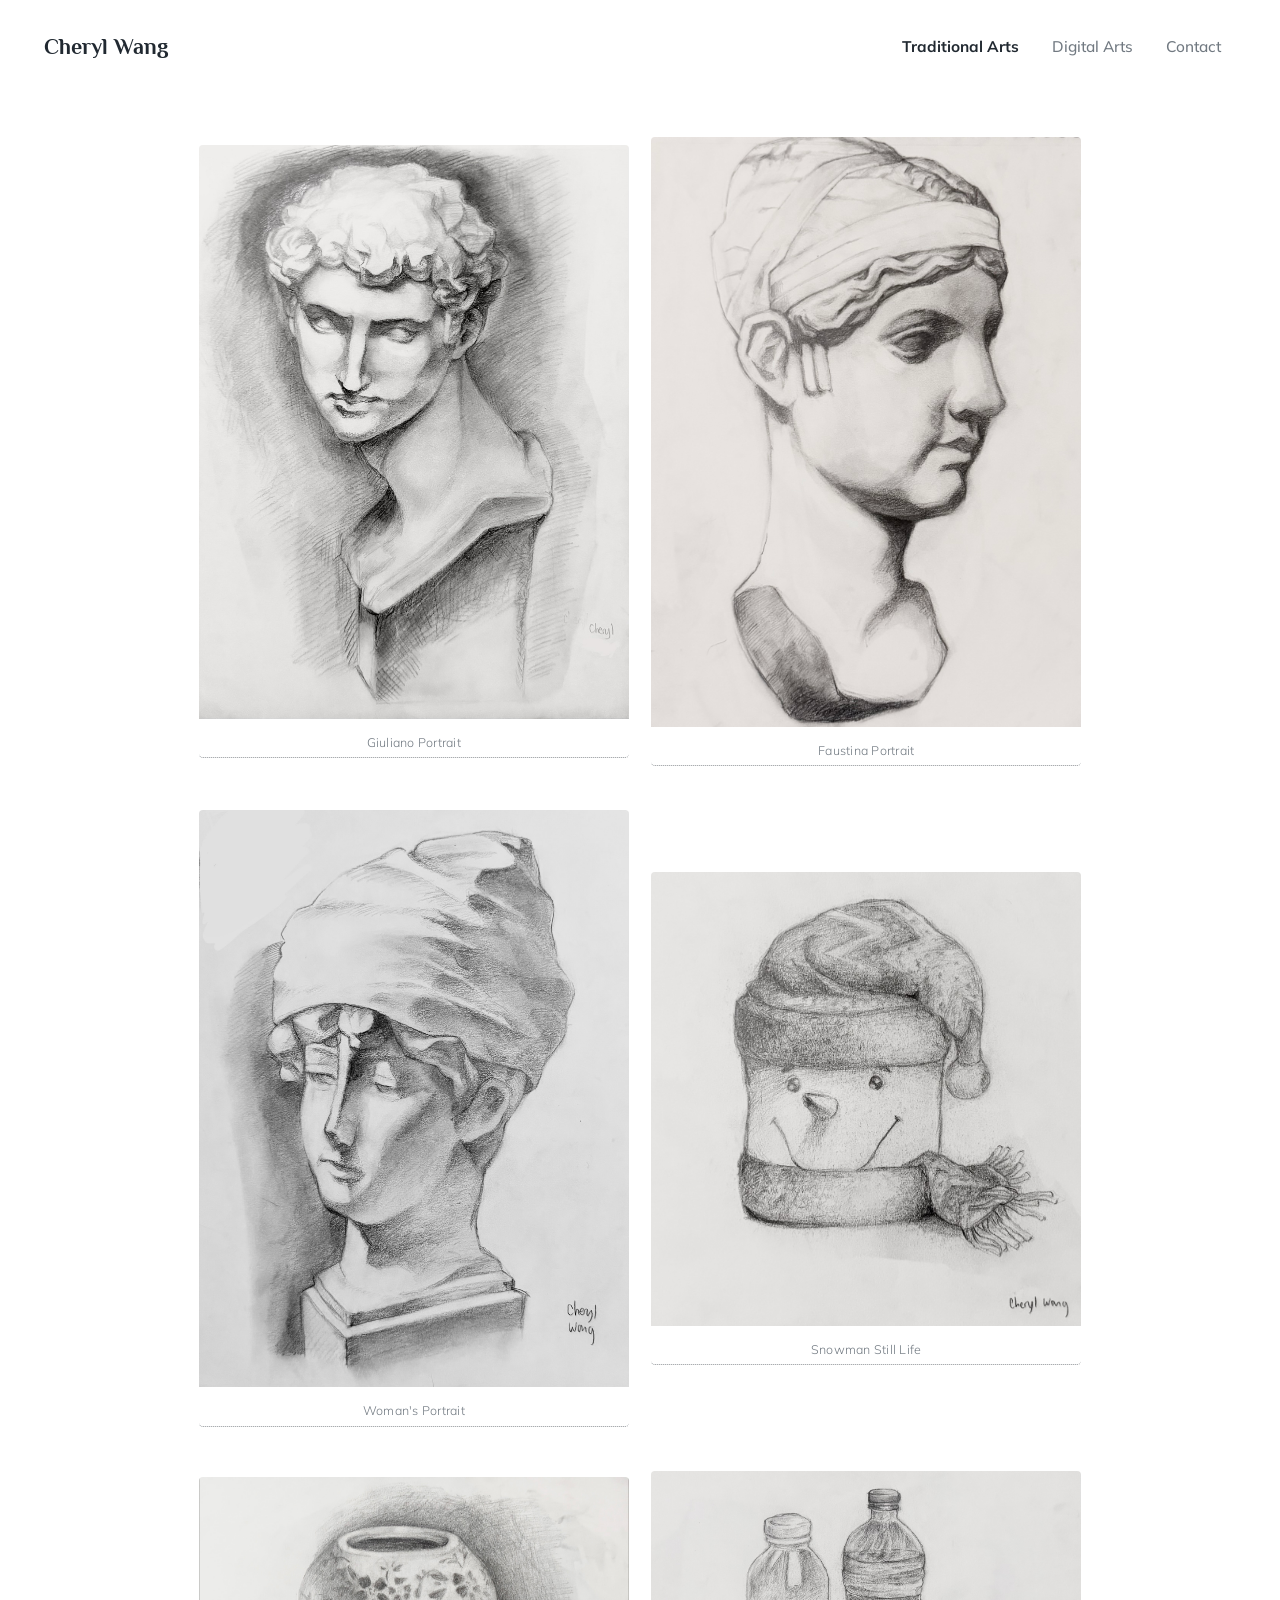
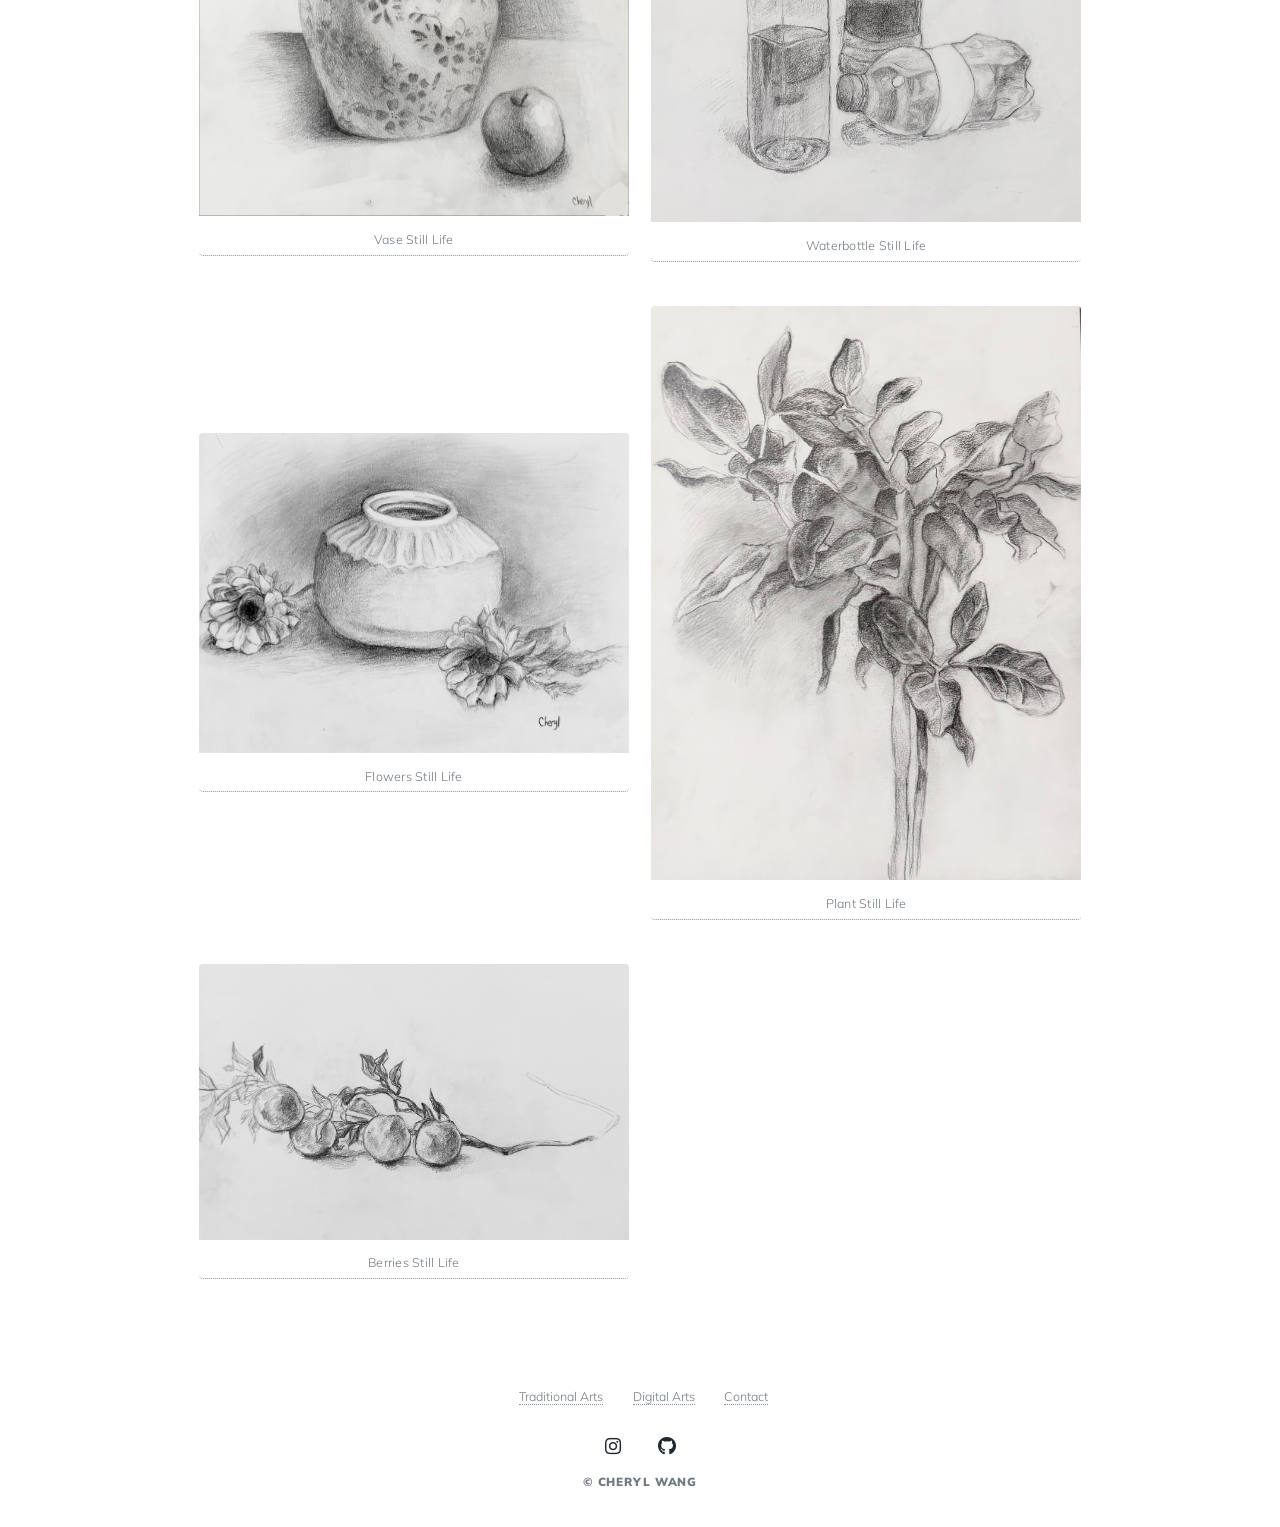
==== index.html @ cdce2f02 "Update site" ====
<!DOCTYPE HTML>
<!--
	Massively by HTML5 UP
	html5up.net | @ajlkn
	Free for personal and commercial use under the CCA 3.0 license (html5up.net/license)
-->
<html>
	<head>
		<title>Massively by HTML5 UP</title>
		<meta charset="utf-8" />
		<meta name="viewport" content="width=device-width, initial-scale=1, user-scalable=no" />
		<link rel="icon" href="favicon-mulish.ico" sizes="any" />
		<link rel="icon" type="image/png" href="favicon-mulish-32.png" sizes="32x32" />
		<link rel="apple-touch-icon" href="apple-touch-icon-mulish.png" />
		<link rel="stylesheet" href="assets/css/main.css?v=7" />
		<noscript><link rel="stylesheet" href="assets/css/noscript.css" /></noscript>
	</head>
	<body class="is-preload">

		<!-- Wrapper -->
			<div id="wrapper">

				<!-- Header -->
					<header id="header" class="simple-header">
						<a href="index.html" class="logo">Cheryl Wang</a>
						<span class="page-title">Traditional Arts</span>
						<nav id="nav">
							<ul class="links">
								<li class="active"><a href="index.html">Traditional Arts</a></li>
								<li><a href="digital-arts.html">Digital Arts</a></li>
								<li><a href="contact.html">Contact</a></li>
							</ul>
						</nav>
					</header>

				<!-- Main -->
					<div id="main">

						<!-- Gallery -->
							<div class="gallery-grid gallery-grid-paired">
								<a href="#" class="gallery-item" data-title="Giuliano Portrait" data-date="2026 | 11x14" data-desc="As one of my favorite portraits, this portrait taught me better shading and proportions techniques. I am especially proud of how the hair turned out.">
									<img src="images/traditional-arts/giuliano-portrait.jpg" alt="Giuliano Portrait" />
								
					<span class="gallery-caption">Giuliano Portrait</span>
				</a>
								<a href="#" class="gallery-item" data-title="Faustina Portrait" data-date="2026 | 11x14" data-desc="I view this illustration as one of my best works because it encompasses all the aspects that I learned of blocking anatomy, shading details, and values.">
									<img src="images/traditional-arts/faustina-portrait.jpg" alt="Faustina Portrait" />
								
					<span class="gallery-caption">Faustina Portrait</span>
				</a>
								<a href="#" class="gallery-item" data-title="Woman's Portrait" data-date="2026 | 11x14" data-desc="This specific portrait challenged me the most with the hat's folds. To make it look realistic, I learned to shade values that have enough contrast while not being too harsh compared to the focal point.">
									<img src="images/traditional-arts/woman-stilllife.jpg" alt="Woman's Portrait" />
								
					<span class="gallery-caption">Woman's Portrait</span>
				</a>
								<a href="#" class="gallery-item" data-title="Snowman Still Life" data-date="2024 | 11x14" data-desc="This illustration is one of my favorites as it taught me how to make objects look more realistic by texturing.">
									<img src="images/traditional-arts/snowman-stilllife.jpg" alt="Snowman Still Life" />
								
					<span class="gallery-caption">Snowman Still Life</span>
				</a>
								<a href="#" class="gallery-item" data-title="Vase Still Life" data-date="2025 | 11x14" data-desc="I am proud of this still life as it was one of the first studies where i started seeing major improvement. This study allowed me to understand how to make objects look 3D, and the vase compared to the apple really shows the core shading techniques used for round objects.">
									<img src="images/traditional-arts/vase-stilllife.jpg" alt="Vase Still Life" />
								
					<span class="gallery-caption">Vase Still Life</span>
				</a>
								<a href="#" class="gallery-item" data-title="Waterbottle Still Life" data-date="2024 | 11x14" data-desc="What I like about this illustration is that it challenged me in drawing a transparent 3D object. Even as a early illustration, it really allowed me to understand better shading and proportions.">
									<img src="images/traditional-arts/waterbottle-stilllife.jpg" alt="Waterbottle Still Life" />
								
					<span class="gallery-caption">Waterbottle Still Life</span>
				</a>
								<a href="#" class="gallery-item" data-title="Flowers Still Life" data-date="2025 | 11x14" data-desc="This still life taught me the combined skills of shading organic plants and a textured object.">
									<img src="images/traditional-arts/flowers-stilllife.jpg" alt="Flowers Still Life" />
								
					<span class="gallery-caption">Flowers Still Life</span>
				</a>
								<a href="#" class="gallery-item" data-title="Plant Still Life" data-date="2025 | 11x14" data-desc="Studying shading of a plant proved more difficult than I thought. This still life taught me more about plant detailing and shading which was something I wanted to improve on.">
									<img src="images/traditional-arts/plant-stilllife.jpg" alt="Plant Still Life" />
								
					<span class="gallery-caption">Plant Still Life</span>
				</a>
								<a href="#" class="gallery-item" data-title="Berries Still Life" data-date="2025 | 11x14" data-desc="One of my favorite studies based on a branch of fruit berries. I used a bit of stylization while focusing on details.">
									<img src="images/traditional-arts/berries-stilllife.jpg" alt="Berries Still Life" />
								
					<span class="gallery-caption">Berries Still Life</span>
				</a>
							</div>

					</div>

				<!-- Gallery lightbox -->
					<div id="gallery-lightbox" class="gallery-lightbox">
						<span class="gallery-lightbox-arrow gallery-lightbox-prev">&#8249;</span>
						<div class="gallery-lightbox-inner">
							<img class="gallery-lightbox-image" src="" alt="" />
						</div>
						<span class="gallery-lightbox-arrow gallery-lightbox-next">&#8250;</span>
						<div class="gallery-lightbox-info">
							<h2 class="gallery-lightbox-title"></h2>
							<span class="gallery-lightbox-date"></span>
							<p class="gallery-lightbox-desc"></p>
						</div>
						<a href="#" class="gallery-lightbox-close">&larr; Back to gallery</a>
					</div>

				<!-- Copyright -->
					<!-- Site Footer -->
					<footer id="site-footer">
						<nav>
							<ul class="links">
								<li><a href="index.html">Traditional Arts</a></li>
								<li><a href="digital-arts.html">Digital Arts</a></li>
								<li><a href="contact.html">Contact</a></li>
							</ul>
						</nav>
						<ul class="icons">
							<li><a href="#" class="icon brands fa-instagram"><span class="label">Instagram</span></a></li>
							<li><a href="#" class="icon brands fa-github"><span class="label">GitHub</span></a></li>
						</ul>
					</footer>

					<!-- Copyright -->
					<div id="copyright">
						<ul><li>&copy; Cheryl Wang</li></ul>
					</div>

			</div>

		<!-- Scripts -->
			<script src="assets/js/jquery.min.js"></script>
			<script src="assets/js/jquery.scrollex.min.js"></script>
			<script src="assets/js/jquery.scrolly.min.js"></script>
			<script src="assets/js/browser.min.js"></script>
			<script src="assets/js/breakpoints.min.js"></script>
			<script src="assets/js/util.js"></script>
			<script src="assets/js/main.js"></script>
			<script src="assets/js/gallery.js"></script>

	</body>
</html>
---- assets/css/main.css ----
@import url(fontawesome-all.min.css);
@import url("https://fonts.googleapis.com/css2?family=Philosopher:ital,wght@0,400;0,700;1,400;1,700&family=Mulish:ital,wght@0,300;0,400;0,700;1,300;1,700&display=swap");

/*
	Massively by HTML5 UP
	html5up.net | @ajlkn
	Free for personal and commercial use under the CCA 3.0 license (html5up.net/license)
*/

html, body, div, span, applet, object,
iframe, h1, h2, h3, h4, h5, h6, p, blockquote,
pre, a, abbr, acronym, address, big, cite,
code, del, dfn, em, img, ins, kbd, q, s, samp,
small, strike, strong, sub, sup, tt, var, b,
u, i, center, dl, dt, dd, ol, ul, li, fieldset,
form, label, legend, table, caption, tbody,
tfoot, thead, tr, th, td, article, aside,
canvas, details, embed, figure, figcaption,
footer, header, hgroup, menu, nav, output, ruby,
section, summary, time, mark, audio, video {
	margin: 0;
	padding: 0;
	border: 0;
	font-size: 100%;
	font: inherit;
	vertical-align: baseline;}

article, aside, details, figcaption, figure,
footer, header, hgroup, menu, nav, section {
	display: block;}

body {
	line-height: 1;
}

ol, ul {
	list-style: none;
}

blockquote, q {
	quotes: none;
}

	blockquote:before, blockquote:after, q:before, q:after {
		content: '';
		content: none;
	}

table {
	border-collapse: collapse;
	border-spacing: 0;
}

body {
	-webkit-text-size-adjust: none;
}

mark {
	background-color: transparent;
	color: inherit;
}

input::-moz-focus-inner {
	border: 0;
	padding: 0;
}

input, select, textarea {
	-moz-appearance: none;
	-webkit-appearance: none;
	-ms-appearance: none;
	appearance: none;
}

/* Basic */

	@-ms-viewport {
		width: device-width;
	}

	body {
		-ms-overflow-style: scrollbar;
	}

	@media screen and (max-width: 480px) {

		html, body {
			min-width: 320px;
		}

	}

	html {
		box-sizing: border-box;
	}

	*, *:before, *:after {
		box-sizing: inherit;
	}

	body {
		background-color: #1e252d;
	}

		body.is-preload *, body.is-preload *:before, body.is-preload *:after {
			-moz-animation: none !important;
			-webkit-animation: none !important;
			-ms-animation: none !important;
			animation: none !important;
			-moz-transition: none !important;
			-webkit-transition: none !important;
			-ms-transition: none !important;
			transition: none !important;
		}

/* Type */

	html {
		font-size: 16pt;
	}

		@media screen and (max-width: 1680px) {

			html {
				font-size: 12pt;
			}

		}

		@media screen and (max-width: 1280px) {

			html {
				font-size: 11pt;
			}

		}

		@media screen and (max-width: 360px) {

			html {
				font-size: 10pt;
			}

		}

	body {
		color: #212931;
	}

	body, input, select, textarea {
		font-family: "Mulish", "Helvetica Neue", Helvetica, Arial, sans-serif;
		font-weight: 300;
		font-size: 1rem;
		line-height: 2.375;
	}

	a {
		-moz-transition: color 0.2s ease-in-out, background-color 0.2s ease-in-out, border-color 0.2s ease-in-out, box-shadow 0.2s ease-in-out;
		-webkit-transition: color 0.2s ease-in-out, background-color 0.2s ease-in-out, border-color 0.2s ease-in-out, box-shadow 0.2s ease-in-out;
		-ms-transition: color 0.2s ease-in-out, background-color 0.2s ease-in-out, border-color 0.2s ease-in-out, box-shadow 0.2s ease-in-out;
		transition: color 0.2s ease-in-out, background-color 0.2s ease-in-out, border-color 0.2s ease-in-out, box-shadow 0.2s ease-in-out;
		border-bottom: dotted 1px;
		text-decoration: none;
	}

		a:hover {
			border-bottom-color: transparent;
		}

	strong, b {
		font-weight: 600;
	}

	em, i {
		font-style: italic;
	}

	p {
		text-align: justify;
		margin: 0 0 2rem 0;
	}

	h1, h2, h3, h4, h5, h6 {
		font-family: "Mulish", "Helvetica Neue", Helvetica, Arial, sans-serif;
		font-weight: 900;
		line-height: 1.5;
		letter-spacing: 0.075em;
		text-transform: uppercase;
		margin: 0 0 1rem 0;
	}

		h1 a, h2 a, h3 a, h4 a, h5 a, h6 a {
			border-bottom: 0;
			color: inherit;
			text-decoration: none;
		}

	h1 {
		font-size: 4rem;
		line-height: 1.1;
		margin: 0 0 2rem 0;
	}

	h2 {
		font-size: 1.75rem;
		line-height: 1.3;
		margin: 0 0 1.5rem 0;
	}

	h3 {
		font-size: 1.25rem;
		margin: 0 0 1.5rem 0;
	}

	h4 {
		font-size: 1rem;
	}

	h5 {
		font-size: 0.9rem;
	}

	h6 {
		font-size: 0.8rem;
	}

	sub {
		font-size: 0.8rem;
		position: relative;
		top: 0.5rem;
	}

	sup {
		font-size: 0.8rem;
		position: relative;
		top: -0.5rem;
	}

	blockquote {
		border-left: solid 4px;
		font-style: italic;
		margin: 0 0 2rem 0;
		padding: 0.5rem 0 0.5rem 2rem;
	}

	code {
		border: solid 2px;
		font-family: "Courier New", monospace;
		font-size: 0.9rem;
		margin: 0 0.25rem;
		padding: 0.25rem 0.65rem;
	}

	pre {
		-webkit-overflow-scrolling: touch;
		font-family: "Courier New", monospace;
		font-size: 0.9rem;
		margin: 0 0 2rem 0;
	}

		pre code {
			display: block;
			line-height: 1.75;
			padding: 1rem 1.5rem;
			overflow-x: auto;
		}

	hr {
		border: 0;
		border-bottom: solid 2px;
		margin: 3rem 0;
	}

		hr.major {
			margin: 5rem 0;
		}

	.align-left {
		text-align: left;
	}

	.align-center {
		text-align: center;
	}

	.align-right {
		text-align: right;
	}

	input, select, textarea {
		color: #212931;
	}

	a {
		color: #212931;
		border-bottom-color: rgba(33, 41, 49, 0.5);
	}

		a:hover {
			border-bottom-color: transparent;
			color: #18bfef !important;
		}

	strong, b {
		color: #212931;
	}

	h1, h2, h3, h4, h5, h6 {
		color: #212931;
	}

	blockquote {
		border-left-color: #eeeeee;
	}

	code {
		background: rgba(220, 220, 220, 0.25);
		border-color: #eeeeee;
	}

	hr {
		border-bottom-color: #eeeeee;
	}

/* Row */

	.row {
		display: flex;
		flex-wrap: wrap;
		box-sizing: border-box;
		align-items: stretch;
	}

		.row > * {
			box-sizing: border-box;
		}

		.row.gtr-uniform > * > :last-child {
			margin-bottom: 0;
		}

		.row.aln-left {
			justify-content: flex-start;
		}

		.row.aln-center {
			justify-content: center;
		}

		.row.aln-right {
			justify-content: flex-end;
		}

		.row.aln-top {
			align-items: flex-start;
		}

		.row.aln-middle {
			align-items: center;
		}

		.row.aln-bottom {
			align-items: flex-end;
		}

		.row > .imp {
			order: -1;
		}

		.row > .col-1 {
			width: 8.33333%;
		}

		.row > .off-1 {
			margin-left: 8.33333%;
		}

		.row > .col-2 {
			width: 16.66667%;
		}

		.row > .off-2 {
			margin-left: 16.66667%;
		}

		.row > .col-3 {
			width: 25%;
		}

		.row > .off-3 {
			margin-left: 25%;
		}

		.row > .col-4 {
			width: 33.33333%;
		}

		.row > .off-4 {
			margin-left: 33.33333%;
		}

		.row > .col-5 {
			width: 41.66667%;
		}

		.row > .off-5 {
			margin-left: 41.66667%;
		}

		.row > .col-6 {
			width: 50%;
		}

		.row > .off-6 {
			margin-left: 50%;
		}

		.row > .col-7 {
			width: 58.33333%;
		}

		.row > .off-7 {
			margin-left: 58.33333%;
		}

		.row > .col-8 {
			width: 66.66667%;
		}

		.row > .off-8 {
			margin-left: 66.66667%;
		}

		.row > .col-9 {
			width: 75%;
		}

		.row > .off-9 {
			margin-left: 75%;
		}

		.row > .col-10 {
			width: 83.33333%;
		}

		.row > .off-10 {
			margin-left: 83.33333%;
		}

		.row > .col-11 {
			width: 91.66667%;
		}

		.row > .off-11 {
			margin-left: 91.66667%;
		}

		.row > .col-12 {
			width: 100%;
		}

		.row > .off-12 {
			margin-left: 100%;
		}

		.row.gtr-0 {
			margin-top: 0;
			margin-left: 0rem;
		}

			.row.gtr-0 > * {
				padding: 0 0 0 0rem;
			}

			.row.gtr-0.gtr-uniform {
				margin-top: 0rem;
			}

				.row.gtr-0.gtr-uniform > * {
					padding-top: 0rem;
				}

		.row.gtr-25 {
			margin-top: 0;
			margin-left: -0.375rem;
		}

			.row.gtr-25 > * {
				padding: 0 0 0 0.375rem;
			}

			.row.gtr-25.gtr-uniform {
				margin-top: -0.375rem;
			}

				.row.gtr-25.gtr-uniform > * {
					padding-top: 0.375rem;
				}

		.row.gtr-50 {
			margin-top: 0;
			margin-left: -0.75rem;
		}

			.row.gtr-50 > * {
				padding: 0 0 0 0.75rem;
			}

			.row.gtr-50.gtr-uniform {
				margin-top: -0.75rem;
			}

				.row.gtr-50.gtr-uniform > * {
					padding-top: 0.75rem;
				}

		.row {
			margin-top: 0;
			margin-left: -1.5rem;
		}

			.row > * {
				padding: 0 0 0 1.5rem;
			}

			.row.gtr-uniform {
				margin-top: -1.5rem;
			}

				.row.gtr-uniform > * {
					padding-top: 1.5rem;
				}

		.row.gtr-150 {
			margin-top: 0;
			margin-left: -2.25rem;
		}

			.row.gtr-150 > * {
				padding: 0 0 0 2.25rem;
			}

			.row.gtr-150.gtr-uniform {
				margin-top: -2.25rem;
			}

				.row.gtr-150.gtr-uniform > * {
					padding-top: 2.25rem;
				}

		.row.gtr-200 {
			margin-top: 0;
			margin-left: -3rem;
		}

			.row.gtr-200 > * {
				padding: 0 0 0 3rem;
			}

			.row.gtr-200.gtr-uniform {
				margin-top: -3rem;
			}

				.row.gtr-200.gtr-uniform > * {
					padding-top: 3rem;
				}

		@media screen and (max-width: 1680px) {

			.row {
				display: flex;
				flex-wrap: wrap;
				box-sizing: border-box;
				align-items: stretch;
			}

				.row > * {
					box-sizing: border-box;
				}

				.row.gtr-uniform > * > :last-child {
					margin-bottom: 0;
				}

				.row.aln-left {
					justify-content: flex-start;
				}

				.row.aln-center {
					justify-content: center;
				}

				.row.aln-right {
					justify-content: flex-end;
				}

				.row.aln-top {
					align-items: flex-start;
				}

				.row.aln-middle {
					align-items: center;
				}

				.row.aln-bottom {
					align-items: flex-end;
				}

				.row > .imp-xlarge {
					order: -1;
				}

				.row > .col-1-xlarge {
					width: 8.33333%;
				}

				.row > .off-1-xlarge {
					margin-left: 8.33333%;
				}

				.row > .col-2-xlarge {
					width: 16.66667%;
				}

				.row > .off-2-xlarge {
					margin-left: 16.66667%;
				}

				.row > .col-3-xlarge {
					width: 25%;
				}

				.row > .off-3-xlarge {
					margin-left: 25%;
				}

				.row > .col-4-xlarge {
					width: 33.33333%;
				}

				.row > .off-4-xlarge {
					margin-left: 33.33333%;
				}

				.row > .col-5-xlarge {
					width: 41.66667%;
				}

				.row > .off-5-xlarge {
					margin-left: 41.66667%;
				}

				.row > .col-6-xlarge {
					width: 50%;
				}

				.row > .off-6-xlarge {
					margin-left: 50%;
				}

				.row > .col-7-xlarge {
					width: 58.33333%;
				}

				.row > .off-7-xlarge {
					margin-left: 58.33333%;
				}

				.row > .col-8-xlarge {
					width: 66.66667%;
				}

				.row > .off-8-xlarge {
					margin-left: 66.66667%;
				}

				.row > .col-9-xlarge {
					width: 75%;
				}

				.row > .off-9-xlarge {
					margin-left: 75%;
				}

				.row > .col-10-xlarge {
					width: 83.33333%;
				}

				.row > .off-10-xlarge {
					margin-left: 83.33333%;
				}

				.row > .col-11-xlarge {
					width: 91.66667%;
				}

				.row > .off-11-xlarge {
					margin-left: 91.66667%;
				}

				.row > .col-12-xlarge {
					width: 100%;
				}

				.row > .off-12-xlarge {
					margin-left: 100%;
				}

				.row.gtr-0 {
					margin-top: 0;
					margin-left: 0rem;
				}

					.row.gtr-0 > * {
						padding: 0 0 0 0rem;
					}

					.row.gtr-0.gtr-uniform {
						margin-top: 0rem;
					}

						.row.gtr-0.gtr-uniform > * {
							padding-top: 0rem;
						}

				.row.gtr-25 {
					margin-top: 0;
					margin-left: -0.375rem;
				}

					.row.gtr-25 > * {
						padding: 0 0 0 0.375rem;
					}

					.row.gtr-25.gtr-uniform {
						margin-top: -0.375rem;
					}

						.row.gtr-25.gtr-uniform > * {
							padding-top: 0.375rem;
						}

				.row.gtr-50 {
					margin-top: 0;
					margin-left: -0.75rem;
				}

					.row.gtr-50 > * {
						padding: 0 0 0 0.75rem;
					}

					.row.gtr-50.gtr-uniform {
						margin-top: -0.75rem;
					}

						.row.gtr-50.gtr-uniform > * {
							padding-top: 0.75rem;
						}

				.row {
					margin-top: 0;
					margin-left: -1.5rem;
				}

					.row > * {
						padding: 0 0 0 1.5rem;
					}

					.row.gtr-uniform {
						margin-top: -1.5rem;
					}

						.row.gtr-uniform > * {
							padding-top: 1.5rem;
						}

				.row.gtr-150 {
					margin-top: 0;
					margin-left: -2.25rem;
				}

					.row.gtr-150 > * {
						padding: 0 0 0 2.25rem;
					}

					.row.gtr-150.gtr-uniform {
						margin-top: -2.25rem;
					}

						.row.gtr-150.gtr-uniform > * {
							padding-top: 2.25rem;
						}

				.row.gtr-200 {
					margin-top: 0;
					margin-left: -3rem;
				}

					.row.gtr-200 > * {
						padding: 0 0 0 3rem;
					}

					.row.gtr-200.gtr-uniform {
						margin-top: -3rem;
					}

						.row.gtr-200.gtr-uniform > * {
							padding-top: 3rem;
						}

		}

		@media screen and (max-width: 1280px) {

			.row {
				display: flex;
				flex-wrap: wrap;
				box-sizing: border-box;
				align-items: stretch;
			}

				.row > * {
					box-sizing: border-box;
				}

				.row.gtr-uniform > * > :last-child {
					margin-bottom: 0;
				}

				.row.aln-left {
					justify-content: flex-start;
				}

				.row.aln-center {
					justify-content: center;
				}

				.row.aln-right {
					justify-content: flex-end;
				}

				.row.aln-top {
					align-items: flex-start;
				}

				.row.aln-middle {
					align-items: center;
				}

				.row.aln-bottom {
					align-items: flex-end;
				}

				.row > .imp-large {
					order: -1;
				}

				.row > .col-1-large {
					width: 8.33333%;
				}

				.row > .off-1-large {
					margin-left: 8.33333%;
				}

				.row > .col-2-large {
					width: 16.66667%;
				}

				.row > .off-2-large {
					margin-left: 16.66667%;
				}

				.row > .col-3-large {
					width: 25%;
				}

				.row > .off-3-large {
					margin-left: 25%;
				}

				.row > .col-4-large {
					width: 33.33333%;
				}

				.row > .off-4-large {
					margin-left: 33.33333%;
				}

				.row > .col-5-large {
					width: 41.66667%;
				}

				.row > .off-5-large {
					margin-left: 41.66667%;
				}

				.row > .col-6-large {
					width: 50%;
				}

				.row > .off-6-large {
					margin-left: 50%;
				}

				.row > .col-7-large {
					width: 58.33333%;
				}

				.row > .off-7-large {
					margin-left: 58.33333%;
				}

				.row > .col-8-large {
					width: 66.66667%;
				}

				.row > .off-8-large {
					margin-left: 66.66667%;
				}

				.row > .col-9-large {
					width: 75%;
				}

				.row > .off-9-large {
					margin-left: 75%;
				}

				.row > .col-10-large {
					width: 83.33333%;
				}

				.row > .off-10-large {
					margin-left: 83.33333%;
				}

				.row > .col-11-large {
					width: 91.66667%;
				}

				.row > .off-11-large {
					margin-left: 91.66667%;
				}

				.row > .col-12-large {
					width: 100%;
				}

				.row > .off-12-large {
					margin-left: 100%;
				}

				.row.gtr-0 {
					margin-top: 0;
					margin-left: 0rem;
				}

					.row.gtr-0 > * {
						padding: 0 0 0 0rem;
					}

					.row.gtr-0.gtr-uniform {
						margin-top: 0rem;
					}

						.row.gtr-0.gtr-uniform > * {
							padding-top: 0rem;
						}

				.row.gtr-25 {
					margin-top: 0;
					margin-left: -0.375rem;
				}

					.row.gtr-25 > * {
						padding: 0 0 0 0.375rem;
					}

					.row.gtr-25.gtr-uniform {
						margin-top: -0.375rem;
					}

						.row.gtr-25.gtr-uniform > * {
							padding-top: 0.375rem;
						}

				.row.gtr-50 {
					margin-top: 0;
					margin-left: -0.75rem;
				}

					.row.gtr-50 > * {
						padding: 0 0 0 0.75rem;
					}

					.row.gtr-50.gtr-uniform {
						margin-top: -0.75rem;
					}

						.row.gtr-50.gtr-uniform > * {
							padding-top: 0.75rem;
						}

				.row {
					margin-top: 0;
					margin-left: -1.5rem;
				}

					.row > * {
						padding: 0 0 0 1.5rem;
					}

					.row.gtr-uniform {
						margin-top: -1.5rem;
					}

						.row.gtr-uniform > * {
							padding-top: 1.5rem;
						}

				.row.gtr-150 {
					margin-top: 0;
					margin-left: -2.25rem;
				}

					.row.gtr-150 > * {
						padding: 0 0 0 2.25rem;
					}

					.row.gtr-150.gtr-uniform {
						margin-top: -2.25rem;
					}

						.row.gtr-150.gtr-uniform > * {
							padding-top: 2.25rem;
						}

				.row.gtr-200 {
					margin-top: 0;
					margin-left: -3rem;
				}

					.row.gtr-200 > * {
						padding: 0 0 0 3rem;
					}

					.row.gtr-200.gtr-uniform {
						margin-top: -3rem;
					}

						.row.gtr-200.gtr-uniform > * {
							padding-top: 3rem;
						}

		}

		@media screen and (max-width: 980px) {

			.row {
				display: flex;
				flex-wrap: wrap;
				box-sizing: border-box;
				align-items: stretch;
			}

				.row > * {
					box-sizing: border-box;
				}

				.row.gtr-uniform > * > :last-child {
					margin-bottom: 0;
				}

				.row.aln-left {
					justify-content: flex-start;
				}

				.row.aln-center {
					justify-content: center;
				}

				.row.aln-right {
					justify-content: flex-end;
				}

				.row.aln-top {
					align-items: flex-start;
				}

				.row.aln-middle {
					align-items: center;
				}

				.row.aln-bottom {
					align-items: flex-end;
				}

				.row > .imp-medium {
					order: -1;
				}

				.row > .col-1-medium {
					width: 8.33333%;
				}

				.row > .off-1-medium {
					margin-left: 8.33333%;
				}

				.row > .col-2-medium {
					width: 16.66667%;
				}

				.row > .off-2-medium {
					margin-left: 16.66667%;
				}

				.row > .col-3-medium {
					width: 25%;
				}

				.row > .off-3-medium {
					margin-left: 25%;
				}

				.row > .col-4-medium {
					width: 33.33333%;
				}

				.row > .off-4-medium {
					margin-left: 33.33333%;
				}

				.row > .col-5-medium {
					width: 41.66667%;
				}

				.row > .off-5-medium {
					margin-left: 41.66667%;
				}

				.row > .col-6-medium {
					width: 50%;
				}

				.row > .off-6-medium {
					margin-left: 50%;
				}

				.row > .col-7-medium {
					width: 58.33333%;
				}

				.row > .off-7-medium {
					margin-left: 58.33333%;
				}

				.row > .col-8-medium {
					width: 66.66667%;
				}

				.row > .off-8-medium {
					margin-left: 66.66667%;
				}

				.row > .col-9-medium {
					width: 75%;
				}

				.row > .off-9-medium {
					margin-left: 75%;
				}

				.row > .col-10-medium {
					width: 83.33333%;
				}

				.row > .off-10-medium {
					margin-left: 83.33333%;
				}

				.row > .col-11-medium {
					width: 91.66667%;
				}

				.row > .off-11-medium {
					margin-left: 91.66667%;
				}

				.row > .col-12-medium {
					width: 100%;
				}

				.row > .off-12-medium {
					margin-left: 100%;
				}

				.row.gtr-0 {
					margin-top: 0;
					margin-left: 0rem;
				}

					.row.gtr-0 > * {
						padding: 0 0 0 0rem;
					}

					.row.gtr-0.gtr-uniform {
						margin-top: 0rem;
					}

						.row.gtr-0.gtr-uniform > * {
							padding-top: 0rem;
						}

				.row.gtr-25 {
					margin-top: 0;
					margin-left: -0.375rem;
				}

					.row.gtr-25 > * {
						padding: 0 0 0 0.375rem;
					}

					.row.gtr-25.gtr-uniform {
						margin-top: -0.375rem;
					}

						.row.gtr-25.gtr-uniform > * {
							padding-top: 0.375rem;
						}

				.row.gtr-50 {
					margin-top: 0;
					margin-left: -0.75rem;
				}

					.row.gtr-50 > * {
						padding: 0 0 0 0.75rem;
					}

					.row.gtr-50.gtr-uniform {
						margin-top: -0.75rem;
					}

						.row.gtr-50.gtr-uniform > * {
							padding-top: 0.75rem;
						}

				.row {
					margin-top: 0;
					margin-left: -1.5rem;
				}

					.row > * {
						padding: 0 0 0 1.5rem;
					}

					.row.gtr-uniform {
						margin-top: -1.5rem;
					}

						.row.gtr-uniform > * {
							padding-top: 1.5rem;
						}

				.row.gtr-150 {
					margin-top: 0;
					margin-left: -2.25rem;
				}

					.row.gtr-150 > * {
						padding: 0 0 0 2.25rem;
					}

					.row.gtr-150.gtr-uniform {
						margin-top: -2.25rem;
					}

						.row.gtr-150.gtr-uniform > * {
							padding-top: 2.25rem;
						}

				.row.gtr-200 {
					margin-top: 0;
					margin-left: -3rem;
				}

					.row.gtr-200 > * {
						padding: 0 0 0 3rem;
					}

					.row.gtr-200.gtr-uniform {
						margin-top: -3rem;
					}

						.row.gtr-200.gtr-uniform > * {
							padding-top: 3rem;
						}

		}

		@media screen and (max-width: 736px) {

			.row {
				display: flex;
				flex-wrap: wrap;
				box-sizing: border-box;
				align-items: stretch;
			}

				.row > * {
					box-sizing: border-box;
				}

				.row.gtr-uniform > * > :last-child {
					margin-bottom: 0;
				}

				.row.aln-left {
					justify-content: flex-start;
				}

				.row.aln-center {
					justify-content: center;
				}

				.row.aln-right {
					justify-content: flex-end;
				}

				.row.aln-top {
					align-items: flex-start;
				}

				.row.aln-middle {
					align-items: center;
				}

				.row.aln-bottom {
					align-items: flex-end;
				}

				.row > .imp-small {
					order: -1;
				}

				.row > .col-1-small {
					width: 8.33333%;
				}

				.row > .off-1-small {
					margin-left: 8.33333%;
				}

				.row > .col-2-small {
					width: 16.66667%;
				}

				.row > .off-2-small {
					margin-left: 16.66667%;
				}

				.row > .col-3-small {
					width: 25%;
				}

				.row > .off-3-small {
					margin-left: 25%;
				}

				.row > .col-4-small {
					width: 33.33333%;
				}

				.row > .off-4-small {
					margin-left: 33.33333%;
				}

				.row > .col-5-small {
					width: 41.66667%;
				}

				.row > .off-5-small {
					margin-left: 41.66667%;
				}

				.row > .col-6-small {
					width: 50%;
				}

				.row > .off-6-small {
					margin-left: 50%;
				}

				.row > .col-7-small {
					width: 58.33333%;
				}

				.row > .off-7-small {
					margin-left: 58.33333%;
				}

				.row > .col-8-small {
					width: 66.66667%;
				}

				.row > .off-8-small {
					margin-left: 66.66667%;
				}

				.row > .col-9-small {
					width: 75%;
				}

				.row > .off-9-small {
					margin-left: 75%;
				}

				.row > .col-10-small {
					width: 83.33333%;
				}

				.row > .off-10-small {
					margin-left: 83.33333%;
				}

				.row > .col-11-small {
					width: 91.66667%;
				}

				.row > .off-11-small {
					margin-left: 91.66667%;
				}

				.row > .col-12-small {
					width: 100%;
				}

				.row > .off-12-small {
					margin-left: 100%;
				}

				.row.gtr-0 {
					margin-top: 0;
					margin-left: 0rem;
				}

					.row.gtr-0 > * {
						padding: 0 0 0 0rem;
					}

					.row.gtr-0.gtr-uniform {
						margin-top: 0rem;
					}

						.row.gtr-0.gtr-uniform > * {
							padding-top: 0rem;
						}

				.row.gtr-25 {
					margin-top: 0;
					margin-left: -0.375rem;
				}

					.row.gtr-25 > * {
						padding: 0 0 0 0.375rem;
					}

					.row.gtr-25.gtr-uniform {
						margin-top: -0.375rem;
					}

						.row.gtr-25.gtr-uniform > * {
							padding-top: 0.375rem;
						}

				.row.gtr-50 {
					margin-top: 0;
					margin-left: -0.75rem;
				}

					.row.gtr-50 > * {
						padding: 0 0 0 0.75rem;
					}

					.row.gtr-50.gtr-uniform {
						margin-top: -0.75rem;
					}

						.row.gtr-50.gtr-uniform > * {
							padding-top: 0.75rem;
						}

				.row {
					margin-top: 0;
					margin-left: -1.5rem;
				}

					.row > * {
						padding: 0 0 0 1.5rem;
					}

					.row.gtr-uniform {
						margin-top: -1.5rem;
					}

						.row.gtr-uniform > * {
							padding-top: 1.5rem;
						}

				.row.gtr-150 {
					margin-top: 0;
					margin-left: -2.25rem;
				}

					.row.gtr-150 > * {
						padding: 0 0 0 2.25rem;
					}

					.row.gtr-150.gtr-uniform {
						margin-top: -2.25rem;
					}

						.row.gtr-150.gtr-uniform > * {
							padding-top: 2.25rem;
						}

				.row.gtr-200 {
					margin-top: 0;
					margin-left: -3rem;
				}

					.row.gtr-200 > * {
						padding: 0 0 0 3rem;
					}

					.row.gtr-200.gtr-uniform {
						margin-top: -3rem;
					}

						.row.gtr-200.gtr-uniform > * {
							padding-top: 3rem;
						}

		}

		@media screen and (max-width: 480px) {

			.row {
				display: flex;
				flex-wrap: wrap;
				box-sizing: border-box;
				align-items: stretch;
			}

				.row > * {
					box-sizing: border-box;
				}

				.row.gtr-uniform > * > :last-child {
					margin-bottom: 0;
				}

				.row.aln-left {
					justify-content: flex-start;
				}

				.row.aln-center {
					justify-content: center;
				}

				.row.aln-right {
					justify-content: flex-end;
				}

				.row.aln-top {
					align-items: flex-start;
				}

				.row.aln-middle {
					align-items: center;
				}

				.row.aln-bottom {
					align-items: flex-end;
				}

				.row > .imp-xsmall {
					order: -1;
				}

				.row > .col-1-xsmall {
					width: 8.33333%;
				}

				.row > .off-1-xsmall {
					margin-left: 8.33333%;
				}

				.row > .col-2-xsmall {
					width: 16.66667%;
				}

				.row > .off-2-xsmall {
					margin-left: 16.66667%;
				}

				.row > .col-3-xsmall {
					width: 25%;
				}

				.row > .off-3-xsmall {
					margin-left: 25%;
				}

				.row > .col-4-xsmall {
					width: 33.33333%;
				}

				.row > .off-4-xsmall {
					margin-left: 33.33333%;
				}

				.row > .col-5-xsmall {
					width: 41.66667%;
				}

				.row > .off-5-xsmall {
					margin-left: 41.66667%;
				}

				.row > .col-6-xsmall {
					width: 50%;
				}

				.row > .off-6-xsmall {
					margin-left: 50%;
				}

				.row > .col-7-xsmall {
					width: 58.33333%;
				}

				.row > .off-7-xsmall {
					margin-left: 58.33333%;
				}

				.row > .col-8-xsmall {
					width: 66.66667%;
				}

				.row > .off-8-xsmall {
					margin-left: 66.66667%;
				}

				.row > .col-9-xsmall {
					width: 75%;
				}

				.row > .off-9-xsmall {
					margin-left: 75%;
				}

				.row > .col-10-xsmall {
					width: 83.33333%;
				}

				.row > .off-10-xsmall {
					margin-left: 83.33333%;
				}

				.row > .col-11-xsmall {
					width: 91.66667%;
				}

				.row > .off-11-xsmall {
					margin-left: 91.66667%;
				}

				.row > .col-12-xsmall {
					width: 100%;
				}

				.row > .off-12-xsmall {
					margin-left: 100%;
				}

				.row.gtr-0 {
					margin-top: 0;
					margin-left: 0rem;
				}

					.row.gtr-0 > * {
						padding: 0 0 0 0rem;
					}

					.row.gtr-0.gtr-uniform {
						margin-top: 0rem;
					}

						.row.gtr-0.gtr-uniform > * {
							padding-top: 0rem;
						}

				.row.gtr-25 {
					margin-top: 0;
					margin-left: -0.375rem;
				}

					.row.gtr-25 > * {
						padding: 0 0 0 0.375rem;
					}

					.row.gtr-25.gtr-uniform {
						margin-top: -0.375rem;
					}

						.row.gtr-25.gtr-uniform > * {
							padding-top: 0.375rem;
						}

				.row.gtr-50 {
					margin-top: 0;
					margin-left: -0.75rem;
				}

					.row.gtr-50 > * {
						padding: 0 0 0 0.75rem;
					}

					.row.gtr-50.gtr-uniform {
						margin-top: -0.75rem;
					}

						.row.gtr-50.gtr-uniform > * {
							padding-top: 0.75rem;
						}

				.row {
					margin-top: 0;
					margin-left: -1.5rem;
				}

					.row > * {
						padding: 0 0 0 1.5rem;
					}

					.row.gtr-uniform {
						margin-top: -1.5rem;
					}

						.row.gtr-uniform > * {
							padding-top: 1.5rem;
						}

				.row.gtr-150 {
					margin-top: 0;
					margin-left: -2.25rem;
				}

					.row.gtr-150 > * {
						padding: 0 0 0 2.25rem;
					}

					.row.gtr-150.gtr-uniform {
						margin-top: -2.25rem;
					}

						.row.gtr-150.gtr-uniform > * {
							padding-top: 2.25rem;
						}

				.row.gtr-200 {
					margin-top: 0;
					margin-left: -3rem;
				}

					.row.gtr-200 > * {
						padding: 0 0 0 3rem;
					}

					.row.gtr-200.gtr-uniform {
						margin-top: -3rem;
					}

						.row.gtr-200.gtr-uniform > * {
							padding-top: 3rem;
						}

		}

		@media screen and (max-width: 360px) {

			.row {
				display: flex;
				flex-wrap: wrap;
				box-sizing: border-box;
				align-items: stretch;
			}

				.row > * {
					box-sizing: border-box;
				}

				.row.gtr-uniform > * > :last-child {
					margin-bottom: 0;
				}

				.row.aln-left {
					justify-content: flex-start;
				}

				.row.aln-center {
					justify-content: center;
				}

				.row.aln-right {
					justify-content: flex-end;
				}

				.row.aln-top {
					align-items: flex-start;
				}

				.row.aln-middle {
					align-items: center;
				}

				.row.aln-bottom {
					align-items: flex-end;
				}

				.row > .imp-xxsmall {
					order: -1;
				}

				.row > .col-1-xxsmall {
					width: 8.33333%;
				}

				.row > .off-1-xxsmall {
					margin-left: 8.33333%;
				}

				.row > .col-2-xxsmall {
					width: 16.66667%;
				}

				.row > .off-2-xxsmall {
					margin-left: 16.66667%;
				}

				.row > .col-3-xxsmall {
					width: 25%;
				}

				.row > .off-3-xxsmall {
					margin-left: 25%;
				}

				.row > .col-4-xxsmall {
					width: 33.33333%;
				}

				.row > .off-4-xxsmall {
					margin-left: 33.33333%;
				}

				.row > .col-5-xxsmall {
					width: 41.66667%;
				}

				.row > .off-5-xxsmall {
					margin-left: 41.66667%;
				}

				.row > .col-6-xxsmall {
					width: 50%;
				}

				.row > .off-6-xxsmall {
					margin-left: 50%;
				}

				.row > .col-7-xxsmall {
					width: 58.33333%;
				}

				.row > .off-7-xxsmall {
					margin-left: 58.33333%;
				}

				.row > .col-8-xxsmall {
					width: 66.66667%;
				}

				.row > .off-8-xxsmall {
					margin-left: 66.66667%;
				}

				.row > .col-9-xxsmall {
					width: 75%;
				}

				.row > .off-9-xxsmall {
					margin-left: 75%;
				}

				.row > .col-10-xxsmall {
					width: 83.33333%;
				}

				.row > .off-10-xxsmall {
					margin-left: 83.33333%;
				}

				.row > .col-11-xxsmall {
					width: 91.66667%;
				}

				.row > .off-11-xxsmall {
					margin-left: 91.66667%;
				}

				.row > .col-12-xxsmall {
					width: 100%;
				}

				.row > .off-12-xxsmall {
					margin-left: 100%;
				}

				.row.gtr-0 {
					margin-top: 0;
					margin-left: 0rem;
				}

					.row.gtr-0 > * {
						padding: 0 0 0 0rem;
					}

					.row.gtr-0.gtr-uniform {
						margin-top: 0rem;
					}

						.row.gtr-0.gtr-uniform > * {
							padding-top: 0rem;
						}

				.row.gtr-25 {
					margin-top: 0;
					margin-left: -0.375rem;
				}

					.row.gtr-25 > * {
						padding: 0 0 0 0.375rem;
					}

					.row.gtr-25.gtr-uniform {
						margin-top: -0.375rem;
					}

						.row.gtr-25.gtr-uniform > * {
							padding-top: 0.375rem;
						}

				.row.gtr-50 {
					margin-top: 0;
					margin-left: -0.75rem;
				}

					.row.gtr-50 > * {
						padding: 0 0 0 0.75rem;
					}

					.row.gtr-50.gtr-uniform {
						margin-top: -0.75rem;
					}

						.row.gtr-50.gtr-uniform > * {
							padding-top: 0.75rem;
						}

				.row {
					margin-top: 0;
					margin-left: -1.5rem;
				}

					.row > * {
						padding: 0 0 0 1.5rem;
					}

					.row.gtr-uniform {
						margin-top: -1.5rem;
					}

						.row.gtr-uniform > * {
							padding-top: 1.5rem;
						}

				.row.gtr-150 {
					margin-top: 0;
					margin-left: -2.25rem;
				}

					.row.gtr-150 > * {
						padding: 0 0 0 2.25rem;
					}

					.row.gtr-150.gtr-uniform {
						margin-top: -2.25rem;
					}

						.row.gtr-150.gtr-uniform > * {
							padding-top: 2.25rem;
						}

				.row.gtr-200 {
					margin-top: 0;
					margin-left: -3rem;
				}

					.row.gtr-200 > * {
						padding: 0 0 0 3rem;
					}

					.row.gtr-200.gtr-uniform {
						margin-top: -3rem;
					}

						.row.gtr-200.gtr-uniform > * {
							padding-top: 3rem;
						}

		}

/* Box */

	.box {
		border: solid 2px;
		margin-bottom: 2rem;
		padding: 1.5rem;
	}

		.box > :last-child,
		.box > :last-child > :last-child,
		.box > :last-child > :last-child > :last-child {
			margin-bottom: 0;
		}

		.box.alt {
			border: 0;
			border-radius: 0;
			padding: 0;
		}

	.box {
		border-color: #eeeeee;
	}

/* Button */

	input[type="submit"],
	input[type="reset"],
	input[type="button"],
	button,
	.button {
		-moz-appearance: none;
		-webkit-appearance: none;
		-ms-appearance: none;
		appearance: none;
		-moz-transition: background-color 0.2s ease-in-out, box-shadow 0.2s ease-in-out, color 0.2s ease-in-out;
		-webkit-transition: background-color 0.2s ease-in-out, box-shadow 0.2s ease-in-out, color 0.2s ease-in-out;
		-ms-transition: background-color 0.2s ease-in-out, box-shadow 0.2s ease-in-out, color 0.2s ease-in-out;
		transition: background-color 0.2s ease-in-out, box-shadow 0.2s ease-in-out, color 0.2s ease-in-out;
		border: 0;
		border-radius: 0;
		cursor: pointer;
		display: inline-block;
		font-family: "Mulish", "Helvetica Neue", Helvetica, Arial, sans-serif;
		font-size: 0.8rem;
		font-weight: 900;
		letter-spacing: 0.075em;
		height: 3rem;
		line-height: 3rem;
		padding: 0 2rem;
		text-align: center;
		text-decoration: none;
		text-transform: uppercase;
		white-space: nowrap;
	}

		input[type="submit"].icon:before,
		input[type="reset"].icon:before,
		input[type="button"].icon:before,
		button.icon:before,
		.button.icon:before {
			margin-right: 0.5rem;
		}

		input[type="submit"].icon.solo,
		input[type="reset"].icon.solo,
		input[type="button"].icon.solo,
		button.icon.solo,
		.button.icon.solo {
			position: relative;
			width: 4rem;
			height: 4rem;
			line-height: 4rem;
			border-radius: 4rem;
			text-indent: 4rem;
			overflow: hidden;
			padding: 0;
			white-space: nowrap;
		}

			input[type="submit"].icon.solo:before,
			input[type="reset"].icon.solo:before,
			input[type="button"].icon.solo:before,
			button.icon.solo:before,
			.button.icon.solo:before {
				position: absolute;
				display: block;
				top: 0;
				left: 0;
				width: inherit;
				height: inherit;
				line-height: inherit;
				font-size: 1.25rem;
				margin-right: 0;
				text-align: center;
				text-indent: 0;
			}

		input[type="submit"].fit,
		input[type="reset"].fit,
		input[type="button"].fit,
		button.fit,
		.button.fit {
			width: 100%;
		}

		input[type="submit"].small,
		input[type="reset"].small,
		input[type="button"].small,
		button.small,
		.button.small {
			font-size: 0.7rem;
			height: 2.5rem;
			line-height: 2.5rem;
			padding: 0 1.5rem;
		}

		input[type="submit"].large,
		input[type="reset"].large,
		input[type="button"].large,
		button.large,
		.button.large {
			font-size: 0.9rem;
			height: 3.5rem;
			line-height: 3.5rem;
			padding: 0 2.75rem;
		}

		@media screen and (max-width: 980px) {

			input[type="submit"],
			input[type="reset"],
			input[type="button"],
			button,
			.button {
				font-size: 0.9rem;
				height: 3.25rem;
				line-height: 3.25rem;
			}

				input[type="submit"].large,
				input[type="reset"].large,
				input[type="button"].large,
				button.large,
				.button.large {
					font-size: 1rem;
					height: 3.75rem;
					line-height: 3.75rem;
				}

		}

		input[type="submit"].disabled, input[type="submit"]:disabled,
		input[type="reset"].disabled,
		input[type="reset"]:disabled,
		input[type="button"].disabled,
		input[type="button"]:disabled,
		button.disabled,
		button:disabled,
		.button.disabled,
		.button:disabled {
			pointer-events: none;
			opacity: 0.25;
		}

	input[type="submit"],
	input[type="reset"],
	input[type="button"],
	button,
	.button {
		background-color: transparent;
		box-shadow: inset 0 0 0 2px #212931;
		color: #212931 !important;
	}

		input[type="submit"]:hover,
		input[type="reset"]:hover,
		input[type="button"]:hover,
		button:hover,
		.button:hover {
			box-shadow: inset 0 0 0 2px #18bfef;
			color: #18bfef !important;
		}

		input[type="submit"].primary,
		input[type="reset"].primary,
		input[type="button"].primary,
		button.primary,
		.button.primary {
			background-color: #212931;
			box-shadow: none;
			color: #ffffff !important;
		}

			input[type="submit"].primary:hover,
			input[type="reset"].primary:hover,
			input[type="button"].primary:hover,
			button.primary:hover,
			.button.primary:hover {
				background-color: #18bfef;
			}

/* Form */

	form {
		margin: 0 0 2rem 0;
	}

		form > :last-child {
			margin-bottom: 0;
		}

		form > .fields {
			display: -moz-flex;
			display: -webkit-flex;
			display: -ms-flex;
			display: flex;
			-moz-flex-wrap: wrap;
			-webkit-flex-wrap: wrap;
			-ms-flex-wrap: wrap;
			flex-wrap: wrap;
			width: calc(100% + 3rem);
			margin: -1.5rem 0 2rem -1.5rem;
		}

			form > .fields > .field {
				-moz-flex-grow: 0;
				-webkit-flex-grow: 0;
				-ms-flex-grow: 0;
				flex-grow: 0;
				-moz-flex-shrink: 0;
				-webkit-flex-shrink: 0;
				-ms-flex-shrink: 0;
				flex-shrink: 0;
				padding: 1.5rem 0 0 1.5rem;
				width: calc(100% - 1.5rem);
			}

				form > .fields > .field.half {
					width: calc(50% - 0.75rem);
				}

				form > .fields > .field.third {
					width: calc(100%/3 - 0.5rem);
				}

				form > .fields > .field.quarter {
					width: calc(25% - 0.375rem);
				}

		@media screen and (max-width: 480px) {

			form > .fields {
				width: calc(100% + 3rem);
				margin: -1.5rem 0 2rem -1.5rem;
			}

				form > .fields > .field {
					padding: 1.5rem 0 0 1.5rem;
					width: calc(100% - 1.5rem);
				}

					form > .fields > .field.half {
						width: calc(100% - 1.5rem);
					}

					form > .fields > .field.third {
						width: calc(100% - 1.5rem);
					}

					form > .fields > .field.quarter {
						width: calc(100% - 1.5rem);
					}

		}

	label {
		display: block;
		font-family: "Mulish", "Helvetica Neue", Helvetica, Arial, sans-serif;
		font-weight: 900;
		line-height: 1.5;
		letter-spacing: 0.075em;
		font-size: 0.8rem;
		text-transform: uppercase;
		margin: 0 0 0.75rem 0;
	}

		@media screen and (max-width: 980px) {

			label {
				font-size: 0.9rem;
			}

		}

	input[type="text"],
	input[type="password"],
	input[type="email"],
	select,
	textarea {
		-moz-appearance: none;
		-webkit-appearance: none;
		-ms-appearance: none;
		appearance: none;
		background: transparent;
		border-radius: 0;
		border: solid 2px;
		color: inherit;
		display: block;
		outline: 0;
		padding: 0 1rem;
		text-decoration: none;
		width: 100%;
	}

		input[type="text"]:invalid,
		input[type="password"]:invalid,
		input[type="email"]:invalid,
		select:invalid,
		textarea:invalid {
			box-shadow: none;
		}

	select {
		background-size: 1.25rem;
		background-repeat: no-repeat;
		background-position: calc(100% - 1rem) center;
		height: 3rem;
		padding-right: 3rem;
		text-overflow: ellipsis;
	}

		select:focus::-ms-value {
			background-color: transparent;
		}

		select::-ms-expand {
			display: none;
		}

	input[type="text"],
	input[type="password"],
	input[type="email"],
	select {
		height: 3rem;
	}

	textarea {
		padding: 0.75rem 1rem;
	}

	input[type="checkbox"],
	input[type="radio"] {
		-moz-appearance: none;
		-webkit-appearance: none;
		-ms-appearance: none;
		appearance: none;
		display: block;
		float: left;
		margin-right: -2rem;
		opacity: 0;
		width: 1rem;
		z-index: -1;
	}

		input[type="checkbox"] + label,
		input[type="radio"] + label {
			text-decoration: none;
			cursor: pointer;
			display: inline-block;
			font-size: 1rem;
			letter-spacing: 0;
			font-family: "Mulish", "Helvetica Neue", Helvetica, Arial, sans-serif;
			text-transform: none;
			font-weight: 300;
			padding-left: 2.8rem;
			padding-right: 1rem;
			position: relative;
		}

			input[type="checkbox"] + label:before,
			input[type="radio"] + label:before {
				-moz-osx-font-smoothing: grayscale;
				-webkit-font-smoothing: antialiased;
				display: inline-block;
				font-style: normal;
				font-variant: normal;
				text-rendering: auto;
				line-height: 1;
				text-transform: none !important;
				font-family: 'Font Awesome 5 Free';
				font-weight: 900;
			}

			input[type="checkbox"] + label:before,
			input[type="radio"] + label:before {
				border-radius: 0;
				border: solid 2px;
				content: '';
				display: inline-block;
				font-size: 0.8rem;
				height: 1.8rem;
				left: 0;
				line-height: 1.65rem;
				position: absolute;
				text-align: center;
				top: -0.125rem;
				width: 1.8rem;
			}

		input[type="checkbox"]:checked + label:before,
		input[type="radio"]:checked + label:before {
			content: '\f00c';
		}

	input[type="checkbox"] + label:before {
		border-radius: 0;
	}

	input[type="radio"] + label:before {
		border-radius: 100%;
	}

	::-webkit-input-placeholder {
		opacity: 1.0;
	}

	:-moz-placeholder {
		opacity: 1.0;
	}

	::-moz-placeholder {
		opacity: 1.0;
	}

	:-ms-input-placeholder {
		opacity: 1.0;
	}

	label {
		color: #212931;
	}

	input[type="text"],
	input[type="password"],
	input[type="email"],
	select,
	textarea {
		border-color: #eeeeee;
	}

		input[type="text"]:focus,
		input[type="password"]:focus,
		input[type="email"]:focus,
		select:focus,
		textarea:focus {
			border-color: #18bfef;
		}

	select {
		background-image: url("data:image/svg+xml;charset=utf8,%3Csvg xmlns='http://www.w3.org/2000/svg' width='40' height='40' preserveAspectRatio='none' viewBox='0 0 40 40'%3E%3Cpath d='M9.4,12.3l10.4,10.4l10.4-10.4c0.2-0.2,0.5-0.4,0.9-0.4c0.3,0,0.6,0.1,0.9,0.4l3.3,3.3c0.2,0.2,0.4,0.5,0.4,0.9 c0,0.4-0.1,0.6-0.4,0.9L20.7,31.9c-0.2,0.2-0.5,0.4-0.9,0.4c-0.3,0-0.6-0.1-0.9-0.4L4.3,17.3c-0.2-0.2-0.4-0.5-0.4-0.9 c0-0.4,0.1-0.6,0.4-0.9l3.3-3.3c0.2-0.2,0.5-0.4,0.9-0.4S9.1,12.1,9.4,12.3z' fill='%23eeeeee' /%3E%3C/svg%3E");
	}

		select option {
			background-color: #ffffff;
			color: #212931;
		}

	.select-wrapper:before {
		color: #eeeeee;
	}

	input[type="checkbox"] + label,
	input[type="radio"] + label {
		color: #212931;
	}

		input[type="checkbox"] + label:before,
		input[type="radio"] + label:before {
			border-color: #eeeeee;
		}

	input[type="checkbox"]:checked + label:before,
	input[type="radio"]:checked + label:before {
		background-color: #212931;
		border-color: #212931;
		color: #ffffff;
	}

	input[type="checkbox"]:focus + label:before,
	input[type="radio"]:focus + label:before {
		border-color: #18bfef;
	}

	::-webkit-input-placeholder {
		color: #909498 !important;
	}

	:-moz-placeholder {
		color: #909498 !important;
	}

	::-moz-placeholder {
		color: #909498 !important;
	}

	:-ms-input-placeholder {
		color: #909498 !important;
	}

	.formerize-placeholder {
		color: #909498 !important;
	}

/* Icon */

	.icon {
		text-decoration: none;
		border-bottom: none;
		position: relative;
	}

		.icon:before {
			-moz-osx-font-smoothing: grayscale;
			-webkit-font-smoothing: antialiased;
			display: inline-block;
			font-style: normal;
			font-variant: normal;
			text-rendering: auto;
			line-height: 1;
			text-transform: none !important;
			font-family: 'Font Awesome 5 Free';
			font-weight: 400;
		}

		.icon > .label {
			display: none;
		}

		.icon:before {
			line-height: inherit;
		}

		.icon.solid:before {
			font-weight: 900;
		}

		.icon.brands:before {
			font-family: 'Font Awesome 5 Brands';
		}

/* Image */

	.image {
		border: 0;
		display: inline-block;
		position: relative;
	}

		.image img {
			display: block;
		}

		.image.left, .image.right {
			max-width: 40%;
		}

			.image.left img, .image.right img {
				width: 100%;
			}

		.image.left {
			float: left;
			margin: 0 2rem 2rem 0;
			top: 0.75rem;
		}

		.image.right {
			float: right;
			margin: 0 0 2rem 2rem;
			top: 0.75rem;
		}

		.image.fit {
			display: block;
			margin: 2.5rem 0;
			width: 100%;
		}

			.image.fit:first-child {
				margin-top: 0;
			}

			.image.fit img {
				width: 100%;
			}

		.image.main {
			display: block;
			margin: 4rem 0;
			width: 100%;
		}

			.image.main:first-child {
				margin-top: 0;
			}

			.image.main img {
				width: 100%;
			}

		@media screen and (max-width: 736px) {

			.image.fit {
				margin: 2rem 0;
			}

			.image.main {
				margin: 2rem 0;
			}

		}

	a.image {
		overflow: hidden;
	}

		a.image img {
			-moz-transition: -moz-transform 0.2s ease-out;
			-webkit-transition: -webkit-transform 0.2s ease-out;
			-ms-transition: -ms-transform 0.2s ease-out;
			transition: transform 0.2s ease-out;
		}

		a.image:hover img {
			-moz-transform: scale(1.05);
			-webkit-transform: scale(1.05);
			-ms-transform: scale(1.05);
			transform: scale(1.05);
		}

/* Actions */

	ul.actions {
		display: -moz-flex;
		display: -webkit-flex;
		display: -ms-flex;
		display: flex;
		cursor: default;
		list-style: none;
		margin-left: -1rem;
		padding-left: 0;
	}

		ul.actions li {
			padding: 0 0 0 1rem;
			vertical-align: middle;
		}

		ul.actions.special {
			-moz-justify-content: center;
			-webkit-justify-content: center;
			-ms-justify-content: center;
			justify-content: center;
			width: 100%;
			margin-left: 0;
		}

			ul.actions.special li:first-child {
				padding-left: 0;
			}

		ul.actions.stacked {
			-moz-flex-direction: column;
			-webkit-flex-direction: column;
			-ms-flex-direction: column;
			flex-direction: column;
			margin-left: 0;
		}

			ul.actions.stacked li {
				padding: 1.3rem 0 0 0;
			}

				ul.actions.stacked li:first-child {
					padding-top: 0;
				}

		ul.actions.fit {
			width: calc(100% + 1rem);
		}

			ul.actions.fit li {
				-moz-flex-grow: 1;
				-webkit-flex-grow: 1;
				-ms-flex-grow: 1;
				flex-grow: 1;
				-moz-flex-shrink: 1;
				-webkit-flex-shrink: 1;
				-ms-flex-shrink: 1;
				flex-shrink: 1;
				width: 100%;
			}

				ul.actions.fit li > * {
					width: 100%;
				}

			ul.actions.fit.stacked {
				width: 100%;
			}

		@media screen and (max-width: 480px) {

			ul.actions:not(.fixed) {
				-moz-flex-direction: column;
				-webkit-flex-direction: column;
				-ms-flex-direction: column;
				flex-direction: column;
				margin-left: 0;
				width: 100% !important;
			}

				ul.actions:not(.fixed) li {
					-moz-flex-grow: 1;
					-webkit-flex-grow: 1;
					-ms-flex-grow: 1;
					flex-grow: 1;
					-moz-flex-shrink: 1;
					-webkit-flex-shrink: 1;
					-ms-flex-shrink: 1;
					flex-shrink: 1;
					padding: 1rem 0 0 0;
					text-align: center;
					width: 100%;
				}

					ul.actions:not(.fixed) li > * {
						width: 100%;
					}

					ul.actions:not(.fixed) li:first-child {
						padding-top: 0;
					}

					ul.actions:not(.fixed) li input[type="submit"],
					ul.actions:not(.fixed) li input[type="reset"],
					ul.actions:not(.fixed) li input[type="button"],
					ul.actions:not(.fixed) li button,
					ul.actions:not(.fixed) li .button {
						width: 100%;
					}

						ul.actions:not(.fixed) li input[type="submit"].icon:before,
						ul.actions:not(.fixed) li input[type="reset"].icon:before,
						ul.actions:not(.fixed) li input[type="button"].icon:before,
						ul.actions:not(.fixed) li button.icon:before,
						ul.actions:not(.fixed) li .button.icon:before {
							margin-left: -0.5rem;
						}

		}

/* Icons */

	ul.icons {
		cursor: default;
		list-style: none;
		padding-left: 0;
	}

		ul.icons li {
			display: inline-block;
			padding: 0 0.5rem 0 0;
			vertical-align: middle;
		}

			ul.icons li:last-child {
				padding-right: 0;
			}

			ul.icons li .icon:before {
				width: 2.25rem;
				height: 2.25rem;
				line-height: 2.25rem;
				display: inline-block;
				text-align: center;
				border-radius: 100%;
				font-size: 1.25rem;
			}

		ul.icons.alt li .icon:before {
			-moz-transition: color 0.2s ease-in-out, background-color 0.2s ease-in-out, border-color 0.2s ease-in-out, box-shadow 0.2s ease-in-out;
			-webkit-transition: color 0.2s ease-in-out, background-color 0.2s ease-in-out, border-color 0.2s ease-in-out, box-shadow 0.2s ease-in-out;
			-ms-transition: color 0.2s ease-in-out, background-color 0.2s ease-in-out, border-color 0.2s ease-in-out, box-shadow 0.2s ease-in-out;
			transition: color 0.2s ease-in-out, background-color 0.2s ease-in-out, border-color 0.2s ease-in-out, box-shadow 0.2s ease-in-out;
			font-size: 1rem;
		}

/* List */

	ol {
		list-style: decimal;
		margin: 0 0 2rem 0;
		padding-left: 1.25rem;
	}

		ol li {
			padding-left: 0.25rem;
		}

	ul {
		list-style: disc;
		margin: 0 0 2rem 0;
		padding-left: 1rem;
	}

		ul li {
			padding-left: 0.5rem;
		}

		ul.divided {
			list-style: none;
			padding-left: 0;
		}

			ul.divided li {
				border-top: solid 1px;
				padding: 0.5rem 0;
			}

				ul.divided li:first-child {
					border-top: 0;
					padding-top: 0;
				}

	dl {
		margin: 0 0 2rem 0;
	}

		dl dt {
			display: block;
			font-weight: 600;
			margin: 0 0 1rem 0;
		}

		dl dd {
			margin-left: 2rem;
		}

	ul.divided li {
		border-top-color: #eeeeee;
	}

	ul.icons li a.icon:hover:before {
		color: #18bfef;
	}

	ul.icons.alt li .icon:before {
		box-shadow: inset 0 0 0 2px #eeeeee;
	}

	ul.icons.alt li a.icon:hover:before {
		box-shadow: inset 0 0 0 2px #18bfef;
	}

/* Section/Article */

	section.special, article.special {
		text-align: center;
	}

	header {
		cursor: default;
	}

		header > .date {
			display: block;
			font-size: 0.8rem;
			height: 1;
			margin: 0 0 1rem 0;
			position: relative;
		}

		header > p {
			font-style: italic;
		}

		header > h1 + p {
			font-size: 1.1rem;
			margin-top: -0.5rem;
			line-height: 2;
		}

		header > h2 + p {
			font-size: 1rem;
			margin-top: -0.75rem;
		}

		header > h3 + p {
			font-size: 0.9rem;
			margin-top: -0.75rem;
		}

		header > h4 + p {
			font-size: 0.8rem;
			margin-top: -0.75rem;
		}

		header.major {
			margin: 0 0 4rem 0;
			text-align: center;
		}

			header.major > :last-child {
				margin-bottom: 0;
			}

			header.major > p {
				margin-top: 0;
				text-align: center;
			}

			header.major > .date {
				font-size: 1rem;
				margin: 0 0 4rem 0;
			}

				header.major > .date:before, header.major > .date:after {
					content: '';
					display: block;
					position: absolute;
					top: 50%;
					width: calc(50% - 6rem);
					border-top: solid 2px;
				}

				header.major > .date:before {
					left: 0;
				}

				header.major > .date:after {
					right: 0;
				}

		@media screen and (max-width: 980px) {

			header br {
				display: none;
			}

		}

		@media screen and (max-width: 736px) {

			header.major {
				margin: 0 0 2rem 0;
			}

		}

	header.major .date:before, header.major .date:after {
		border-top-color: #eeeeee;
	}

/* Table */

	.table-wrapper {
		-webkit-overflow-scrolling: touch;
		overflow-x: auto;
	}

	table {
		margin: 0 0 2rem 0;
		width: 100%;
	}

		table tbody tr {
			border: solid 1px;
			border-left: 0;
			border-right: 0;
		}

		table td {
			padding: 0.75rem 0.75rem;
		}

		table th {
			font-family: "Mulish", "Helvetica Neue", Helvetica, Arial, sans-serif;
			font-size: 0.8rem;
			font-weight: 900;
			letter-spacing: 0.075em;
			line-height: 1.5;
			padding: 0 0.75rem 0.75rem 0.75rem;
			text-align: left;
			text-transform: uppercase;
		}

			@media screen and (max-width: 980px) {

				table th {
					font-size: 0.9rem;
				}

			}

		table thead {
			border-bottom: solid 2px;
		}

		table tfoot {
			border-top: solid 2px;
		}

		table.alt {
			border-collapse: separate;
		}

			table.alt tbody tr td {
				border: solid 1px;
				border-left-width: 0;
				border-top-width: 0;
			}

				table.alt tbody tr td:first-child {
					border-left-width: 1px;
				}

			table.alt tbody tr:first-child td {
				border-top-width: 1px;
			}

			table.alt thead {
				border-bottom: 0;
			}

			table.alt tfoot {
				border-top: 0;
			}

	table tbody tr {
		border-color: #eeeeee;
	}

		table tbody tr:nth-child(2n + 1) {
			background-color: rgba(220, 220, 220, 0.25);
		}

	table th {
		color: #212931;
	}

	table thead {
		border-bottom-color: #eeeeee;
	}

	table tfoot {
		border-top-color: #eeeeee;
	}

	table.alt tbody tr td {
		border-color: #eeeeee;
	}

/* Pagination */

	.pagination {
		display: -moz-inline-flex;
		display: -webkit-inline-flex;
		display: -ms-inline-flex;
		display: inline-flex;
		-moz-user-select: none;
		-webkit-user-select: none;
		-ms-user-select: none;
		user-select: none;
		cursor: default;
		list-style: none;
		margin: 0 0 2rem 2px;
		padding: 0;
	}

		.pagination a, .pagination span {
			-moz-transition: background-color 0.2s ease-in-out, border-color 0.2s ease-in-out, box-shadow 0.2s ease-in-out, color 0.2s ease-in-out;
			-webkit-transition: background-color 0.2s ease-in-out, border-color 0.2s ease-in-out, box-shadow 0.2s ease-in-out, color 0.2s ease-in-out;
			-ms-transition: background-color 0.2s ease-in-out, border-color 0.2s ease-in-out, box-shadow 0.2s ease-in-out, color 0.2s ease-in-out;
			transition: background-color 0.2s ease-in-out, border-color 0.2s ease-in-out, box-shadow 0.2s ease-in-out, color 0.2s ease-in-out;
			border: solid 2px;
			display: inline-block;
			font-family: "Mulish", "Helvetica Neue", Helvetica, Arial, sans-serif;
			font-size: 0.8rem;
			font-weight: 900;
			height: 3rem;
			letter-spacing: 0.075em;
			line-height: calc(3rem - 4px);
			margin-left: -2px;
			min-width: 3rem;
			position: relative;
			text-align: center;
			text-decoration: none;
			text-transform: uppercase;
		}

		.pagination .next, .pagination .previous {
			text-decoration: none;
			padding: 0 1.75rem;
		}

			.pagination .next:before, .pagination .previous:before {
				-moz-osx-font-smoothing: grayscale;
				-webkit-font-smoothing: antialiased;
				display: inline-block;
				font-style: normal;
				font-variant: normal;
				text-rendering: auto;
				line-height: 1;
				text-transform: none !important;
				font-family: 'Font Awesome 5 Free';
				font-weight: 900;
			}

			.pagination .next:before, .pagination .previous:before {
				display: inline-block;
				color: inherit !important;
				line-height: inherit;
			}

		.pagination .previous:before {
			content: '\f104';
			margin-right: 0.9375em;
		}

		.pagination .next:before {
			content: '\f105';
			float: right;
			margin-left: 0.9375em;
		}

		@media screen and (max-width: 980px) {

			.pagination a, .pagination span {
				font-size: 0.9rem;
			}

		}

		@media screen and (max-width: 480px) {

			.pagination .page, .pagination .extra {
				display: none;
			}

		}

	.pagination a, .pagination span {
		border-color: #eeeeee;
	}

	.pagination a {
		color: #212931 !important;
	}

		.pagination a:hover {
			color: #18bfef !important;
			border-color: #18bfef;
			z-index: 1;
		}

			.pagination a:hover + a,
			.pagination a:hover + span {
				border-left-color: #18bfef;
			}

		.pagination a.active {
			background-color: #eeeeee;
		}

	.pagination span {
		color: #eeeeee;
	}

/* Wrapper */

	#wrapper {
		-moz-transition: opacity 0.5s ease;
		-webkit-transition: opacity 0.5s ease;
		-ms-transition: opacity 0.5s ease;
		transition: opacity 0.5s ease;
		position: relative;
		z-index: 1;
		overflow: hidden;
	}

		#wrapper > .bg {
			position: absolute;
			top: 0;
			left: 0;
			width: 100%;
			height: 100%;
			background-color: #212931;
			background-image: url("../../images/template/overlay.png"), linear-gradient(0deg, rgba(0, 0, 0, 0.1), rgba(0, 0, 0, 0.1)), url("../../images/template/bg.jpg");
			background-size: auto,								auto,														100% auto;
			background-position: center,								center,														top center;
			background-repeat: repeat,								no-repeat,													no-repeat;
			background-attachment: scroll,								scroll,														scroll;
			z-index: -1;
		}

			#wrapper > .bg.fixed {
				position: fixed;
				width: 100vw;
				height: 100vh;
			}

		#wrapper.fade-in:before {
			pointer-events: none;
			-moz-transition: opacity 1s ease-in-out;
			-webkit-transition: opacity 1s ease-in-out;
			-ms-transition: opacity 1s ease-in-out;
			transition: opacity 1s ease-in-out;
			-moz-transition-delay: 0.75s;
			-webkit-transition-delay: 0.75s;
			-ms-transition-delay: 0.75s;
			transition-delay: 0.75s;
			background: #1e252d;
			content: '';
			display: block;
			height: 100%;
			left: 0;
			opacity: 0;
			position: fixed;
			top: 0;
			width: 100%;
		}

		body.is-preload #wrapper.fade-in:before {
			opacity: 1;
		}

		@media screen and (orientation: portrait) {

			#wrapper > .bg {
				background-size: auto,								auto,														auto 175%;
			}

		}

/* Intro */

	#intro {
		color: #ffffff;
		padding: 8rem 4rem 6rem 4rem ;
		-moz-align-items: center;
		-webkit-align-items: center;
		-ms-align-items: center;
		align-items: center;
		display: -moz-flex;
		display: -webkit-flex;
		display: -ms-flex;
		display: flex;
		-moz-flex-direction: column;
		-webkit-flex-direction: column;
		-ms-flex-direction: column;
		flex-direction: column;
		-moz-justify-content: -moz-flex-end;
		-webkit-justify-content: -webkit-flex-end;
		-ms-justify-content: -ms-flex-end;
		justify-content: flex-end;
		-moz-transition: opacity 1s ease, -moz-transform 1s ease;
		-webkit-transition: opacity 1s ease, -webkit-transform 1s ease;
		-ms-transition: opacity 1s ease, -ms-transform 1s ease;
		transition: opacity 1s ease, transform 1s ease;
		position: relative;
		cursor: default;
		text-align: center;
		z-index: 1;
		min-height: 100vh;
	}

		#intro input, #intro select, #intro textarea {
			color: #ffffff;
		}

		#intro a {
			color: #ffffff;
			border-bottom-color: rgba(255, 255, 255, 0.5);
		}

			#intro a:hover {
				border-bottom-color: transparent;
				color: #18bfef !important;
			}

		#intro strong, #intro b {
			color: #ffffff;
		}

		#intro h1, #intro h2, #intro h3, #intro h4, #intro h5, #intro h6 {
			color: #ffffff;
		}

		#intro blockquote {
			border-left-color: #ffffff;
		}

		#intro code {
			background: rgba(255, 255, 255, 0.075);
			border-color: #ffffff;
		}

		#intro hr {
			border-bottom-color: #ffffff;
		}

		#intro input[type="submit"],
		#intro input[type="reset"],
		#intro input[type="button"],
		#intro button,
		#intro .button {
			background-color: transparent;
			box-shadow: inset 0 0 0 2px #ffffff;
			color: #ffffff !important;
		}

			#intro input[type="submit"]:hover,
			#intro input[type="reset"]:hover,
			#intro input[type="button"]:hover,
			#intro button:hover,
			#intro .button:hover {
				box-shadow: inset 0 0 0 2px #18bfef;
				color: #18bfef !important;
			}

			#intro input[type="submit"].primary,
			#intro input[type="reset"].primary,
			#intro input[type="button"].primary,
			#intro button.primary,
			#intro .button.primary {
				background-color: #ffffff;
				box-shadow: none;
				color: #1e252d !important;
			}

				#intro input[type="submit"].primary:hover,
				#intro input[type="reset"].primary:hover,
				#intro input[type="button"].primary:hover,
				#intro button.primary:hover,
				#intro .button.primary:hover {
					background-color: #18bfef;
				}

		#intro h1 {
			font-size: 5rem;
			line-height: 1;
		}

		#intro p {
			font-size: 1.25rem;
			font-style: italic;
			margin-top: -0.25rem;
			text-align: center;
		}

		#intro + #header {
			margin-top: -20rem;
		}

			#intro + #header .logo {
				-moz-transform: translateY(2rem);
				-webkit-transform: translateY(2rem);
				-ms-transform: translateY(2rem);
				transform: translateY(2rem);
				opacity: 0;
				visibility: hidden;
			}

		#intro.hidden {
			pointer-events: none;
			-moz-transform: translateY(2rem);
			-webkit-transform: translateY(2rem);
			-ms-transform: translateY(2rem);
			transform: translateY(2rem);
			-moz-transition: opacity 0.5s ease, -moz-transform 0.5s ease, visibility 0.5s;
			-webkit-transition: opacity 0.5s ease, -webkit-transform 0.5s ease, visibility 0.5s;
			-ms-transition: opacity 0.5s ease, -ms-transform 0.5s ease, visibility 0.5s;
			transition: opacity 0.5s ease, transform 0.5s ease, visibility 0.5s;
			opacity: 0;
			visibility: hidden;
		}

			#intro.hidden + #header .logo {
				-moz-transform: translateY(0);
				-webkit-transform: translateY(0);
				-ms-transform: translateY(0);
				transform: translateY(0);
				opacity: 1;
				visibility: visible;
			}

		body.is-preload #intro {
			-moz-transform: translateY(2rem);
			-webkit-transform: translateY(2rem);
			-ms-transform: translateY(2rem);
			transform: translateY(2rem);
			opacity: 0;
		}

			body.is-preload #intro:not(.hidden) + #header + #nav {
				-moz-transform: translateY(4rem);
				-webkit-transform: translateY(4rem);
				-ms-transform: translateY(4rem);
				transform: translateY(4rem);
				opacity: 0;
			}

		@media screen and (max-width: 980px) {

			#intro {
				padding: 4rem 4rem 2rem 4rem ;
				min-height: 90vh;
			}

				#intro p br {
					display: none;
				}

				#intro + #header {
					margin-top: -14rem;
				}

		}

		@media screen and (max-width: 736px) {

			#intro {
				padding: 3rem 2rem 1rem 2rem ;
				min-height: 80vh;
			}

				#intro h1 {
					font-size: 3.25rem;
					line-height: 1.1;
					margin-bottom: 1rem;
				}

				#intro p {
					font-size: 1rem;
					margin-top: 0rem;
				}

				#intro .actions {
					display: none;
				}

		}

/* Header */

	#header {
		color: #ffffff;
		-moz-align-items: center;
		-webkit-align-items: center;
		-ms-align-items: center;
		align-items: center;
		display: -moz-flex;
		display: -webkit-flex;
		display: -ms-flex;
		display: flex;
		-moz-flex-direction: column;
		-webkit-flex-direction: column;
		-ms-flex-direction: column;
		flex-direction: column;
		-moz-justify-content: -moz-flex-end;
		-webkit-justify-content: -webkit-flex-end;
		-ms-justify-content: -ms-flex-end;
		justify-content: flex-end;
		pointer-events: none;
		-moz-user-select: none;
		-webkit-user-select: none;
		-ms-user-select: none;
		user-select: none;
		height: 20rem;
		padding-bottom: 8rem;
		position: relative;
		text-align: center;
		z-index: 2;
	}

		#header input, #header select, #header textarea {
			color: #ffffff;
		}

		#header a {
			color: #ffffff;
			border-bottom-color: rgba(255, 255, 255, 0.5);
		}

			#header a:hover {
				border-bottom-color: transparent;
				color: #18bfef !important;
			}

		#header strong, #header b {
			color: #ffffff;
		}

		#header h1, #header h2, #header h3, #header h4, #header h5, #header h6 {
			color: #ffffff;
		}

		#header blockquote {
			border-left-color: #ffffff;
		}

		#header code {
			background: rgba(255, 255, 255, 0.075);
			border-color: #ffffff;
		}

		#header hr {
			border-bottom-color: #ffffff;
		}

		#header .logo {
			-moz-transition: border-color 0.2s ease-in-out, color 0.2s ease-in-out, opacity 0.5s ease, -moz-transform 0.5s ease, visibility 0.5s;
			-webkit-transition: border-color 0.2s ease-in-out, color 0.2s ease-in-out, opacity 0.5s ease, -webkit-transform 0.5s ease, visibility 0.5s;
			-ms-transition: border-color 0.2s ease-in-out, color 0.2s ease-in-out, opacity 0.5s ease, -ms-transform 0.5s ease, visibility 0.5s;
			transition: border-color 0.2s ease-in-out, color 0.2s ease-in-out, opacity 0.5s ease, transform 0.5s ease, visibility 0.5s;
			pointer-events: auto;
			border-style: solid;
			border-color: #ffffff;
			border-width: 5px !important;
			font-family: "Mulish", "Helvetica Neue", Helvetica, Arial, sans-serif;
			font-size: 2.25rem;
			font-weight: 900;
			letter-spacing: 0.075em;
			line-height: 1;
			padding: 1rem 1.75rem;
			text-transform: uppercase;
			visibility: visible;
		}

			#header .logo:hover {
				border-color: #18bfef !important;
				color: #18bfef !important;
			}

		@media screen and (max-width: 980px) {

			#header {
				height: 14rem;
				padding-bottom: 4rem;
			}

		}

		@media screen and (max-width: 736px) {

			#header {
				padding-bottom: 3rem;
			}

				#header .logo {
					font-size: 1.75rem;
					border-width: 3px !important;
				}

		}

/* Nav */

	#nav {
		color: #ffffff;
		display: -moz-flex;
		display: -webkit-flex;
		display: -ms-flex;
		display: flex;
		-moz-transition: -moz-transform 1s ease, opacity 1s ease;
		-webkit-transition: -webkit-transform 1s ease, opacity 1s ease;
		-ms-transition: -ms-transform 1s ease, opacity 1s ease;
		transition: transform 1s ease, opacity 1s ease;
		background: rgba(255, 255, 255, 0.175);
		height: 4rem;
		line-height: 4rem;
		margin: -4rem auto 0 auto;
		overflow: hidden;
		padding: 0 2rem 0 0;
		position: relative;
		width: calc(100% - 4rem);
		max-width: 72rem;
		z-index: 2;
	}

		#nav ul.divided li {
			border-top-color: #ffffff;
		}

		#nav ul.icons li a.icon:hover:before {
			color: #18bfef;
		}

		#nav ul.icons.alt li .icon:before {
			box-shadow: inset 0 0 0 2px #ffffff;
		}

		#nav ul.icons.alt li a.icon:hover:before {
			box-shadow: inset 0 0 0 2px #18bfef;
		}

		#nav input, #nav select, #nav textarea {
			color: #ffffff;
		}

		#nav a {
			color: #ffffff;
			border-bottom-color: rgba(255, 255, 255, 0.5);
		}

			#nav a:hover {
				border-bottom-color: transparent;
				color: #18bfef !important;
			}

		#nav strong, #nav b {
			color: #ffffff;
		}

		#nav h1, #nav h2, #nav h3, #nav h4, #nav h5, #nav h6 {
			color: #ffffff;
		}

		#nav blockquote {
			border-left-color: #ffffff;
		}

		#nav code {
			background: rgba(255, 255, 255, 0.075);
			border-color: #ffffff;
		}

		#nav hr {
			border-bottom-color: #ffffff;
		}

		#nav ul.links {
			display: -moz-flex;
			display: -webkit-flex;
			display: -ms-flex;
			display: flex;
			-moz-flex-grow: 1;
			-webkit-flex-grow: 1;
			-ms-flex-grow: 1;
			flex-grow: 1;
			-moz-flex-shrink: 1;
			-webkit-flex-shrink: 1;
			-ms-flex-shrink: 1;
			flex-shrink: 1;
			font-family: "Mulish", "Helvetica Neue", Helvetica, Arial, sans-serif;
			font-weight: 900;
			letter-spacing: 0.075em;
			list-style: none;
			margin-bottom: 0;
			padding-left: 0;
			text-transform: uppercase;
		}

			#nav ul.links li {
				display: block;
				padding-left: 0;
			}

				#nav ul.links li a {
					-moz-transition: background-color 0.2s ease-in-out, color 0.2s ease-in-out;
					-webkit-transition: background-color 0.2s ease-in-out, color 0.2s ease-in-out;
					-ms-transition: background-color 0.2s ease-in-out, color 0.2s ease-in-out;
					transition: background-color 0.2s ease-in-out, color 0.2s ease-in-out;
					display: block;
					font-size: 0.8rem;
					outline: none;
					padding: 0 2rem;
				}

					#nav ul.links li a:hover {
						color: inherit !important;
						background-color: rgba(255, 255, 255, 0.1);
					}

				#nav ul.links li.active {
					background-color: #ffffff;
				}

					#nav ul.links li.active a {
						color: #1e252d;
					}

						#nav ul.links li.active a:hover {
							color: #18bfef !important;
						}

		#nav ul.icons {
			-moz-flex-grow: 0;
			-webkit-flex-grow: 0;
			-ms-flex-grow: 0;
			flex-grow: 0;
			-moz-flex-shrink: 0;
			-webkit-flex-shrink: 0;
			-ms-flex-shrink: 0;
			flex-shrink: 0;
			margin-bottom: 0;
		}

		@media screen and (max-width: 980px) {

			#nav {
				display: none;
			}

		}

/* Main */

	#main {
		background-color: #ffffff;
		position: relative;
		margin: 0 auto;
		width: calc(100% - 4rem);
		max-width: 72rem;
		z-index: 2;
	}

		#main > * {
			padding: 4rem 4rem 2rem 4rem ;
			border-top: solid 2px #eeeeee;
			margin: 0;
		}

			#main > *:first-child {
				border-top: 0;
			}

		#main > footer {
			text-align: center;
		}

		#main > .post {
			padding: 8rem 8rem 6rem 8rem ;
		}

			#main > .post header.major > .date {
				margin-top: -2rem;
			}

			#main > .post header.major > h1, #main > .post header.major h2 {
				font-size: 4rem;
				line-height: 1.1;
				margin: 0 0 2rem 0;
			}

			#main > .post.featured {
				text-align: center;
			}

			@media screen and (max-width: 1280px) {

				#main > .post {
					padding: 6rem 4rem 4rem 4rem ;
				}

			}

			@media screen and (max-width: 736px) {

				#main > .post {
					padding: 4rem 2rem 2rem 2rem ;
				}

					#main > .post header.major > .date {
						margin-top: -1rem;
						margin-bottom: 2rem;
					}

					#main > .post header.major > h1, #main > .post header.major h2 {
						font-size: 2.5rem;
						line-height: 1.2;
						margin: 0 0 1.5rem 0;
					}

			}

		#main > .posts {
			display: -moz-flex;
			display: -webkit-flex;
			display: -ms-flex;
			display: flex;
			-moz-flex-wrap: wrap;
			-webkit-flex-wrap: wrap;
			-ms-flex-wrap: wrap;
			flex-wrap: wrap;
			-moz-align-items: -moz-stretch;
			-webkit-align-items: -webkit-stretch;
			-ms-align-items: -ms-stretch;
			align-items: stretch;
			text-align: center;
			width: 100%;
			padding: 0;
		}

			#main > .posts > * {
				-moz-flex-shrink: 1;
				-webkit-flex-shrink: 1;
				-ms-flex-shrink: 1;
				flex-shrink: 1;
				-moz-flex-grow: 0;
				-webkit-flex-grow: 0;
				-ms-flex-grow: 0;
				flex-grow: 0;
			}

			#main > .posts > * {
				width: 50%;
			}

			#main > .posts > * {
				padding: 4rem;
				width: 50%;
			}

			#main > .posts > article {
				border-color: #eeeeee;
				border-left-width: 2px;
				border-style: solid;
				border-top-width: 2px;
				text-align: center;
			}

				#main > .posts > article > :last-child {
					margin-bottom: 0;
				}

				#main > .posts > article:nth-child(2n - 1) {
					border-left-width: 0;
				}

				#main > .posts > article:nth-child(-n + 2) {
					border-top-width: 0;
				}

			@media screen and (max-width: 980px) {

				#main > .posts > * {
					width: 50%;
				}

				#main > .posts > * {
					padding: 2.5rem;
					width: 50%;
				}

			}

			@media screen and (max-width: 736px) {

				#main > .posts > * {
					width: 100%;
				}

				#main > .posts > * {
					padding: 2rem;
					width: 100%;
				}

				#main > .posts > article:nth-child(2n - 1) {
					border-left-width: 2px;
				}

				#main > .posts > article:nth-child(-n + 2) {
					border-top-width: 2px;
				}

				#main > .posts > article:nth-child(n) {
					border-left-width: 0;
				}

				#main > .posts > article:nth-child(-n + 1) {
					border-top-width: 0;
				}

				#main > .posts > article .image {
					max-width: 25rem;
					margin-left: auto;
					margin-right: auto;
				}

			}

		@media screen and (max-width: 736px) {

			#main > * {
				padding: 2rem 2rem 0.1rem 2rem ;
			}

		}

		@media screen and (max-width: 480px) {

			#main {
				width: 100%;
			}

		}

/* Footer */

	#footer {
		color: #717981;
		display: -moz-flex;
		display: -webkit-flex;
		display: -ms-flex;
		display: flex;
		background-color: #f5f5f5;
		color: #909498;
		cursor: default;
		position: relative;
		margin: 0 auto;
		width: calc(100% - 4rem);
		max-width: 72rem;
		z-index: 2;
	}

		#footer input, #footer select, #footer textarea {
			color: #717981;
		}

		#footer a {
			color: #717981;
			border-bottom-color: rgba(113, 121, 129, 0.5);
		}

			#footer a:hover {
				border-bottom-color: transparent;
				color: #18bfef !important;
			}

		#footer strong, #footer b {
			color: #717981;
		}

		#footer h1, #footer h2, #footer h3, #footer h4, #footer h5, #footer h6 {
			color: #717981;
		}

		#footer blockquote {
			border-left-color: #e2e2e2;
		}

		#footer code {
			background: rgba(220, 220, 220, 0.5);
			border-color: #e2e2e2;
		}

		#footer hr {
			border-bottom-color: #e2e2e2;
		}

		#footer .box {
			border-color: #e2e2e2;
		}

		#footer input[type="submit"],
		#footer input[type="reset"],
		#footer input[type="button"],
		#footer button,
		#footer .button {
			background-color: transparent;
			box-shadow: inset 0 0 0 2px #717981;
			color: #717981 !important;
		}

			#footer input[type="submit"]:hover,
			#footer input[type="reset"]:hover,
			#footer input[type="button"]:hover,
			#footer button:hover,
			#footer .button:hover {
				box-shadow: inset 0 0 0 2px #18bfef;
				color: #18bfef !important;
			}

			#footer input[type="submit"].primary,
			#footer input[type="reset"].primary,
			#footer input[type="button"].primary,
			#footer button.primary,
			#footer .button.primary {
				background-color: #717981;
				box-shadow: none;
				color: #f5f5f5 !important;
			}

				#footer input[type="submit"].primary:hover,
				#footer input[type="reset"].primary:hover,
				#footer input[type="button"].primary:hover,
				#footer button.primary:hover,
				#footer .button.primary:hover {
					background-color: #18bfef;
				}

		#footer label {
			color: #717981;
		}

		#footer input[type="text"],
		#footer input[type="password"],
		#footer input[type="email"],
		#footer select,
		#footer textarea {
			border-color: #e2e2e2;
		}

			#footer input[type="text"]:focus,
			#footer input[type="password"]:focus,
			#footer input[type="email"]:focus,
			#footer select:focus,
			#footer textarea:focus {
				border-color: #18bfef;
			}

		#footer select {
			background-image: url("data:image/svg+xml;charset=utf8,%3Csvg xmlns='http://www.w3.org/2000/svg' width='40' height='40' preserveAspectRatio='none' viewBox='0 0 40 40'%3E%3Cpath d='M9.4,12.3l10.4,10.4l10.4-10.4c0.2-0.2,0.5-0.4,0.9-0.4c0.3,0,0.6,0.1,0.9,0.4l3.3,3.3c0.2,0.2,0.4,0.5,0.4,0.9 c0,0.4-0.1,0.6-0.4,0.9L20.7,31.9c-0.2,0.2-0.5,0.4-0.9,0.4c-0.3,0-0.6-0.1-0.9-0.4L4.3,17.3c-0.2-0.2-0.4-0.5-0.4-0.9 c0-0.4,0.1-0.6,0.4-0.9l3.3-3.3c0.2-0.2,0.5-0.4,0.9-0.4S9.1,12.1,9.4,12.3z' fill='%23e2e2e2' /%3E%3C/svg%3E");
		}

			#footer select option {
				background-color: #f5f5f5;
				color: #717981;
			}

		#footer .select-wrapper:before {
			color: #e2e2e2;
		}

		#footer input[type="checkbox"] + label,
		#footer input[type="radio"] + label {
			color: #717981;
		}

			#footer input[type="checkbox"] + label:before,
			#footer input[type="radio"] + label:before {
				border-color: #e2e2e2;
			}

		#footer input[type="checkbox"]:checked + label:before,
		#footer input[type="radio"]:checked + label:before {
			background-color: #717981;
			border-color: #717981;
			color: #f5f5f5;
		}

		#footer input[type="checkbox"]:focus + label:before,
		#footer input[type="radio"]:focus + label:before {
			border-color: #18bfef;
		}

		#footer ::-webkit-input-placeholder {
			color: #b3b7bb !important;
		}

		#footer :-moz-placeholder {
			color: #b3b7bb !important;
		}

		#footer ::-moz-placeholder {
			color: #b3b7bb !important;
		}

		#footer :-ms-input-placeholder {
			color: #b3b7bb !important;
		}

		#footer .formerize-placeholder {
			color: #b3b7bb !important;
		}

		#footer ul.divided li {
			border-top-color: #e2e2e2;
		}

		#footer ul.icons li a.icon:hover:before {
			color: #18bfef;
		}

		#footer ul.icons.alt li .icon:before {
			box-shadow: inset 0 0 0 2px #e2e2e2;
		}

		#footer ul.icons.alt li a.icon:hover:before {
			box-shadow: inset 0 0 0 2px #18bfef;
		}

		#footer header.major .date:before, #footer header.major .date:after {
			border-top-color: #e2e2e2;
		}

		#footer table tbody tr {
			border-color: #e2e2e2;
		}

			#footer table tbody tr:nth-child(2n + 1) {
				background-color: rgba(220, 220, 220, 0.5);
			}

		#footer table th {
			color: #717981;
		}

		#footer table thead {
			border-bottom-color: #e2e2e2;
		}

		#footer table tfoot {
			border-top-color: #e2e2e2;
		}

		#footer table.alt tbody tr td {
			border-color: #e2e2e2;
		}

		#footer .pagination a, #footer .pagination span {
			border-color: #e2e2e2;
		}

		#footer .pagination a {
			color: #717981 !important;
		}

			#footer .pagination a:hover {
				color: #18bfef !important;
				border-color: #18bfef;
				z-index: 1;
			}

				#footer .pagination a:hover + a,
				#footer .pagination a:hover + span {
					border-left-color: #18bfef;
				}

			#footer .pagination a.active {
				background-color: #e2e2e2;
			}

		#footer .pagination span {
			color: #e2e2e2;
		}

		#footer > section {
			-moz-flex-basis: 50%;
			-webkit-flex-basis: 50%;
			-ms-flex-basis: 50%;
			flex-basis: 50%;
			-moz-flex-grow: 1;
			-webkit-flex-grow: 1;
			-ms-flex-grow: 1;
			flex-grow: 1;
			-moz-flex-shrink: 1;
			-webkit-flex-shrink: 1;
			-ms-flex-shrink: 1;
			flex-shrink: 1;
			padding: 4rem 4rem 2rem 4rem ;
			border-left: solid 2px #e2e2e2;
		}

			#footer > section:first-child {
				border-left: 0;
			}

			#footer > section.split {
				display: -moz-flex;
				display: -webkit-flex;
				display: -ms-flex;
				display: flex;
				-moz-flex-direction: column;
				-webkit-flex-direction: column;
				-ms-flex-direction: column;
				flex-direction: column;
				padding: 0;
			}

				#footer > section.split > section {
					padding: 3rem 4rem 1rem 4rem ;
					border-top: solid 2px #e2e2e2;
				}

					#footer > section.split > section:first-child {
						padding: 5rem 4rem 1rem 4rem ;
						border-top: 0;
					}

					#footer > section.split > section:last-child {
						padding: 3rem 4rem 3rem 4rem ;
					}

				#footer > section.split.contact > section {
					display: -moz-flex;
					display: -webkit-flex;
					display: -ms-flex;
					display: flex;
					-moz-align-items: center;
					-webkit-align-items: center;
					-ms-align-items: center;
					align-items: center;
					padding: 3.15rem 4rem;
				}

					#footer > section.split.contact > section > * {
						margin-bottom: 0;
					}

					#footer > section.split.contact > section > :first-child {
						-moz-flex-shrink: 0;
						-webkit-flex-shrink: 0;
						-ms-flex-shrink: 0;
						flex-shrink: 0;
						-moz-flex-grow: 0;
						-webkit-flex-grow: 0;
						-ms-flex-grow: 0;
						flex-grow: 0;
						width: 6rem;
					}

					#footer > section.split.contact > section > :last-child {
						-moz-flex-shrink: 1;
						-webkit-flex-shrink: 1;
						-ms-flex-shrink: 1;
						flex-shrink: 1;
						-moz-flex-grow: 1;
						-webkit-flex-grow: 1;
						-ms-flex-grow: 1;
						flex-grow: 1;
					}

					#footer > section.split.contact > section:first-child {
						padding: 4rem 4rem 3rem 4rem;
					}

					#footer > section.split.contact > section:last-child {
						padding: 3rem 4rem 4rem 4rem;
					}

					#footer > section.split.contact > section.alt {
						-moz-align-items: -moz-flex-start;
						-webkit-align-items: -webkit-flex-start;
						-ms-align-items: -ms-flex-start;
						align-items: flex-start;
					}

						#footer > section.split.contact > section.alt > :last-child {
							margin-top: -0.325rem;
						}

		#footer form label,
		#footer h3,
		#footer p {
			font-size: 0.8rem;
		}

		@media screen and (max-width: 980px) {

			#footer {
				display: block;
			}

				#footer > section {
					border-top: solid 2px #e2e2e2;
				}

					#footer > section:first-child {
						border-top: 0;
					}

					#footer > section.split > section {
						padding: 4rem 4rem 2rem 4rem ;
					}

						#footer > section.split > section:first-child {
							padding: 4rem 4rem 2rem 4rem ;
						}

						#footer > section.split > section:last-child {
							padding: 4rem 4rem 2rem 4rem ;
						}

					#footer > section.split.contact > section {
						padding: 4rem;
					}

						#footer > section.split.contact > section:first-child {
							padding: 4rem;
						}

						#footer > section.split.contact > section:last-child {
							padding: 4rem;
						}

				#footer form label,
				#footer h3,
				#footer p {
					font-size: 0.9rem;
				}

		}

		@media screen and (max-width: 736px) {

			#footer > section {
				padding: 2rem 2rem 0.1rem 2rem ;
			}

				#footer > section.split > section {
					padding: 2rem 2rem 0.1rem 2rem ;
				}

					#footer > section.split > section:first-child {
						padding: 2rem 2rem 0.1rem 2rem ;
					}

					#footer > section.split > section:last-child {
						padding: 2rem 2rem 0.1rem 2rem ;
					}

				#footer > section.split.contact > section {
					padding: 2rem;
				}

					#footer > section.split.contact > section:first-child {
						padding: 2rem;
					}

					#footer > section.split.contact > section:last-child {
						padding: 2rem;
					}

		}

		@media screen and (max-width: 480px) {

			#footer {
				width: 100%;
			}

		}

	#copyright {
		color: #ffffff;
		position: relative;
		color: rgba(255, 255, 255, 0.25);
		cursor: default;
		font-family: "Mulish", "Helvetica Neue", Helvetica, Arial, sans-serif;
		font-size: 0.8rem;
		font-weight: 900;
		letter-spacing: 0.075em;
		line-height: 1.5;
		text-align: center;
		text-transform: uppercase;
		margin: 4rem auto 8rem auto;
		width: calc(100% - 4rem);
		max-width: 72rem;
		z-index: 2;
	}

		#copyright input, #copyright select, #copyright textarea {
			color: #ffffff;
		}

		#copyright a {
			color: #ffffff;
			border-bottom-color: rgba(255, 255, 255, 0.5);
		}

			#copyright a:hover {
				border-bottom-color: transparent;
				color: #18bfef !important;
			}

		#copyright strong, #copyright b {
			color: #ffffff;
		}

		#copyright h1, #copyright h2, #copyright h3, #copyright h4, #copyright h5, #copyright h6 {
			color: #ffffff;
		}

		#copyright blockquote {
			border-left-color: #ffffff;
		}

		#copyright code {
			background: rgba(255, 255, 255, 0.075);
			border-color: #ffffff;
		}

		#copyright hr {
			border-bottom-color: #ffffff;
		}

		#copyright a {
			color: inherit;
			border-bottom-color: inherit;
		}

		#copyright ul {
			list-style: none;
			margin: 0;
			padding-left: 0;
		}

			#copyright ul li {
				border-left: solid 2px;
				display: inline-block;
				line-height: 1;
				margin-left: 1rem;
				padding-left: 1rem;
			}

				#copyright ul li:first-child {
					border-left: 0;
					margin-left: 0;
					padding-left: 0;
				}

		@media screen and (max-width: 1280px) {

			#copyright {
				margin: 4rem auto;
			}

		}

		@media screen and (max-width: 480px) {

			#copyright ul li {
				border-left: 0;
				margin: 1rem 0 0 0;
				padding-left: 0;
				display: block;
			}

				#copyright ul li:first-child {
					margin-top: 0;
				}

		}

/* Nav Panel */

	#navPanelToggle {
		text-decoration: none;
		-moz-transition: color 0.2s ease-in-out, background-color 0.2s ease-in-out, box-shadow 0.2s ease-in-out;
		-webkit-transition: color 0.2s ease-in-out, background-color 0.2s ease-in-out, box-shadow 0.2s ease-in-out;
		-ms-transition: color 0.2s ease-in-out, background-color 0.2s ease-in-out, box-shadow 0.2s ease-in-out;
		transition: color 0.2s ease-in-out, background-color 0.2s ease-in-out, box-shadow 0.2s ease-in-out;
		display: none;
		position: fixed;
		top: 0.75rem;
		right: 0.75rem;
		border: 0;
		/* This site has no dark hero banner (removed in our redesign), so
		   the toggle must always be in its "scrolled past header" look —
		   otherwise it defaults to white-on-white and is invisible until
		   the user scrolls (the template assumes a tall dark intro image
		   behind it at the top of the page). */
		background-color: rgba(255, 255, 255, 0.875);
		box-shadow: 0 0.125rem 0.75rem 0 rgba(30, 37, 45, 0.25);
		color: #212931;
		font-family: "Mulish", "Helvetica Neue", Helvetica, Arial, sans-serif;
		font-size: 0.9rem;
		font-weight: 900;
		letter-spacing: 0.075em;
		padding: 0.375rem 1.25rem;
		text-transform: uppercase;
		z-index: 10001;
	}

		#navPanelToggle:hover {
			background-color: #ffffff;
		}

		#navPanelToggle:before {
			-moz-osx-font-smoothing: grayscale;
			-webkit-font-smoothing: antialiased;
			display: inline-block;
			font-style: normal;
			font-variant: normal;
			text-rendering: auto;
			line-height: 1;
			text-transform: none !important;
			font-family: 'Font Awesome 5 Free';
			font-weight: 900;
		}

		#navPanelToggle:before {
			content: '\f0c9';
			margin-right: 0.5rem;
		}

		@media screen and (max-width: 980px) {

			#navPanelToggle {
				display: block;
			}

		}

		@media screen and (max-width: 736px) {

			#navPanelToggle {
				font-size: 0.8rem;
				padding: 0.25rem 1rem;
			}

		}

	#navPanel {
		-moz-transform: translateX(20rem);
		-webkit-transform: translateX(20rem);
		-ms-transform: translateX(20rem);
		transform: translateX(20rem);
		-moz-transition: -moz-transform 0.5s ease, box-shadow 0.5s ease, visibility 0.5s;
		-webkit-transition: -webkit-transform 0.5s ease, box-shadow 0.5s ease, visibility 0.5s;
		-ms-transition: -ms-transform 0.5s ease, box-shadow 0.5s ease, visibility 0.5s;
		transition: transform 0.5s ease, box-shadow 0.5s ease, visibility 0.5s;
		display: none;
		-webkit-overflow-scrolling: touch;
		background: #ffffff;
		box-shadow: none;
		color: #212931;
		height: 100%;
		max-width: 80%;
		overflow-y: auto;
		padding: 3rem 2rem;
		position: fixed;
		right: 0;
		top: 0;
		visibility: hidden;
		width: 20rem;
		z-index: 10002;
	}

		#navPanel .links {
			list-style: none;
			padding-left: 0;
		}

			#navPanel .links li {
				border-top: solid 2px #eeeeee;
			}

				#navPanel .links li a {
					border-bottom: 0;
					display: block;
					font-family: "Mulish", "Helvetica Neue", Helvetica, Arial, sans-serif;
					font-size: 0.9rem;
					font-size: 0.9rem;
					font-weight: 900;
					letter-spacing: 0.075em;
					padding: 0.75rem 0;
					text-transform: uppercase;
				}

				#navPanel .links li:first-child {
					border-top: 0;
				}

		#navPanel .close {
			text-decoration: none;
			-moz-transition: color 0.2s ease-in-out;
			-webkit-transition: color 0.2s ease-in-out;
			-ms-transition: color 0.2s ease-in-out;
			transition: color 0.2s ease-in-out;
			-webkit-tap-highlight-color: rgba(0, 0, 0, 0);
			border: 0;
			color: #909498;
			cursor: pointer;
			display: block;
			height: 3.25rem;
			line-height: 3.25rem;
			padding-right: 1.25rem;
			position: absolute;
			right: 0;
			text-align: right;
			top: 0;
			vertical-align: middle;
			width: 7rem;
		}

			#navPanel .close:before {
				-moz-osx-font-smoothing: grayscale;
				-webkit-font-smoothing: antialiased;
				display: inline-block;
				font-style: normal;
				font-variant: normal;
				text-rendering: auto;
				line-height: 1;
				text-transform: none !important;
				font-family: 'Font Awesome 5 Free';
				font-weight: 900;
			}

			#navPanel .close:before {
				content: '\f00d';
				font-size: 1.25rem;
			}

			#navPanel .close:hover {
				color: #212931;
			}

			@media screen and (max-width: 736px) {

				#navPanel .close {
					height: 4rem;
					line-height: 4rem;
				}

			}

		@media screen and (max-width: 980px) {

			#navPanel {
				display: block;
			}

		}

		@media screen and (max-width: 736px) {

			#navPanel {
				padding: 2.5rem 1.75rem;
			}

		}

	@media screen and (max-width: 980px) {

		body.is-navPanel-visible #wrapper {
			opacity: 0.5;
		}

		body.is-navPanel-visible #navPanel {
			-moz-transform: translateX(0);
			-webkit-transform: translateX(0);
			-ms-transform: translateX(0);
			transform: translateX(0);
			box-shadow: 0 0 1.5rem 0 rgba(0, 0, 0, 0.2);
			visibility: visible;
		}

	}
/* ------------------------------------------------------------------ */
/* Cheryl's custom overrides                                           */
/* No hero/intro splash, no full-page background image — plain, light, */
/* simple top navbar instead of Massively's default dark overlay look. */
/* ------------------------------------------------------------------ */

	#wrapper > .bg {
		display: none;
	}

	#header {
		height: auto;
		padding: 2rem 2rem 1rem 2rem;
		color: #212931;
	}

		#header a,
		#header .logo,
		#header h1, #header h2, #header h3, #header h4, #header h5, #header h6 {
			color: #212931;
		}

		#header .logo {
			border-color: #212931;
			opacity: 1 !important;
			visibility: visible !important;
			-moz-transform: none !important;
			-webkit-transform: none !important;
			-ms-transform: none !important;
			transform: none !important;
		}

			#header .logo:hover {
				border-color: #18bfef !important;
				color: #18bfef !important;
			}

	#nav {
		background: #ffffff;
		color: #212931;
		margin-top: 0;
		box-shadow: 0 1px 0 0 rgba(33, 41, 49, 0.08);
	}

		#nav a {
			color: #212931;
		}

		#nav ul.links li a:hover {
			color: #212931 !important;
		}

		#nav ul.links li.active {
			background-color: #212931;
		}

			#nav ul.links li.active a {
				color: #ffffff;
			}

		#nav ul.icons li a.icon:before {
			color: #212931;
		}

	body {
		background-color: #ffffff;
	}

/* ------------------------------------------------------------------ */
/* Image gallery + click-to-zoom lightbox (Traditional Arts tab)        */
/* ------------------------------------------------------------------ */

	.gallery-grid {
		display: grid;
		grid-template-columns: repeat(auto-fill, minmax(220px, 1fr));
		gap: 1.5rem;
		padding: 2rem 0 3rem 0;
	}

		.gallery-item {
			display: block;
			border-radius: 4px;
			overflow: hidden;
		}

			.gallery-item img {
				display: block;
				width: 100%;
				height: 220px;
				object-fit: cover;
				-moz-transition: transform 0.3s ease;
				-webkit-transition: transform 0.3s ease;
				-ms-transition: transform 0.3s ease;
				transition: transform 0.3s ease;
			}

			.gallery-item:hover img {
				-moz-transform: scale(1.04);
				-webkit-transform: scale(1.04);
				-ms-transform: scale(1.04);
				transform: scale(1.04);
			}

	.gallery-lightbox {
		display: none;
		position: fixed;
		top: 0;
		left: 0;
		width: 100%;
		height: 100%;
		background: #1c1b1a;
		z-index: 10001;
		align-items: center;
		justify-content: center;
		padding: 2rem;
	}

		.gallery-lightbox.active {
			display: -moz-flex;
			display: -webkit-flex;
			display: -ms-flex;
			display: flex;
		}

		.gallery-lightbox-inner {
			position: relative;
			width: 100%;
			max-width: 1100px;
			max-height: 80vh;
			display: flex;
			align-items: center;
			justify-content: center;
		}

		.gallery-lightbox-image {
			display: block;
			max-width: 100%;
			max-height: 80vh;
			object-fit: contain;
		}

		.gallery-lightbox-video {
			display: none;
			max-width: 100%;
			max-height: 80vh;
		}

		.gallery-lightbox-video-play {
			display: none;
			position: absolute;
			top: 50%;
			left: 50%;
			transform: translate(-50%, -50%);
			width: 4rem;
			height: 4rem;
			line-height: 4rem;
			text-align: center;
			font-size: 1.4rem;
			color: #fff;
			background: rgba(0, 0, 0, 0.55);
			border-radius: 50%;
			cursor: pointer;
			z-index: 2;
		}

			.gallery-lightbox-video-play:hover {
				background: rgba(0, 0, 0, 0.75);
			}

		.gallery-lightbox-info {
			position: fixed;
			left: 2rem;
			bottom: 5rem;
			max-width: 360px;
			width: calc(100% - 4rem);
			padding: 1rem;
			background: rgba(28, 27, 26, 0.65);
			border-radius: 4px;
			color: #f5f0e6;
			z-index: 2;
		}

		.gallery-lightbox-title {
			margin: 0 0 0.25rem 0;
			color: #f5f0e6;
			font-family: "Philosopher", Georgia, serif;
			font-size: 1.1rem;
		}

		.gallery-lightbox-date {
			display: block;
			color: #c9c4ba;
			font-size: 0.9rem;
			margin-bottom: 0.75rem;
		}

		.gallery-lightbox-desc {
			margin: 0;
			color: #c9c4ba;
			font-size: 0.9rem;
			line-height: 1.5;
		}

		.gallery-lightbox-close {
			position: fixed;
			left: 2rem;
			bottom: 2rem;
			color: #f5f0e6;
			font-size: 0.9rem;
			text-decoration: none;
			border-bottom: 1px solid rgba(245, 240, 230, 0.4);
			padding-bottom: 0.15rem;
			z-index: 2;
			cursor: pointer;
			transition: color 0.2s ease, border-color 0.2s ease;
		}

			.gallery-lightbox-close:hover {
				color: #ffffff;
				border-color: #ffffff;
			}

/* ------------------------------------------------------------------ */
/* Header turns white-on-black while the lightbox is open. Background   */
/* stays black; only the hovered nav link highlights (underline).      */
/* (reference: olafureliasson.net artwork viewer)                      */
/* ------------------------------------------------------------------ */

	body.lightbox-open #header.simple-header {
		position: fixed;
		top: 0;
		left: 0;
		width: 100%;
		z-index: 10002;
		background: transparent;
		transition: background-color 0.25s ease;
	}

		body.lightbox-open #header.simple-header .logo,
		body.lightbox-open #header.simple-header #nav ul.links li a {
			color: #f5f0e6;
			transition: color 0.25s ease;
		}

		body.lightbox-open #header.simple-header #nav ul.links li.active a {
			color: #ffffff;
		}

		body.lightbox-open #header.simple-header .logo:hover,
		body.lightbox-open #header.simple-header #nav ul.links li a:hover,
		body.lightbox-open #header.simple-header #nav ul.links li.active a:hover {
			color: #18bfef !important;
			text-decoration: underline;
		}

	/* #navPanelToggle (mobile hamburger) isn't inside #header, so it does  */
	/* not get the elevated z-index above. Since #header is transparent    */
	/* here, the toggle still renders on top visually, but without its own */
	/* bump it sits *below* #header in stacking order and silently eats    */
	/* the tap instead of opening the nav panel. Raise it above #header.   */
	body.lightbox-open #navPanelToggle {
		z-index: 10003;
	}

/* ------------------------------------------------------------------ */
/* Simple top header: name on the left, small pill nav on the right    */
/* (reference: jackchin.vercel.app layout)                             */
/* ------------------------------------------------------------------ */

	#header.simple-header {
		display: -moz-flex;
		display: -webkit-flex;
		display: -ms-flex;
		display: flex;
		-moz-flex-direction: row !important;
		-webkit-flex-direction: row !important;
		-ms-flex-direction: row !important;
		flex-direction: row !important;
		-moz-align-items: center;
		-webkit-align-items: center;
		-ms-align-items: center;
		align-items: center;
		-moz-justify-content: space-between;
		-webkit-justify-content: space-between;
		-ms-justify-content: space-between;
		justify-content: space-between;
		height: auto;
		padding: 2rem 3rem 1rem 3rem;
		pointer-events: auto;
		text-align: left;
	}

		#header.simple-header .logo {
			border: 0 !important;
			padding: 0;
			font-family: "Philosopher", Georgia, serif;
			font-size: 1.5rem;
			font-weight: 700;
			letter-spacing: normal;
			text-transform: none;
		}

		#header.simple-header .page-title {
			/* Hidden here: on mobile this gets detached by JS and moved   */
			/* into .mobile-topbar (next to the Menu toggle) — see below. */
			display: none;
		}

	/* Mobile-only top bar: holds the page title + Menu toggle together,  */
	/* grouped side by side in the top-right corner. #navPanelToggle is   */
	/* normally appended to #wrapper directly (by the vendor main.js) and */
	/* positioned independently; gallery.js detaches it along with       */
	/* .page-title into this shared container so they can sit in one row */
	/* without guessing fixed pixel offsets between two unrelated        */
	/* position:fixed elements.                                          */
	.mobile-topbar {
		display: none;
	}

		@media screen and (max-width: 980px) {

			.mobile-topbar {
				display: -moz-flex;
				display: -webkit-flex;
				display: -ms-flex;
				display: flex;
				-moz-align-items: center;
				-webkit-align-items: center;
				-ms-align-items: center;
				align-items: center;
				gap: 0.6rem;
				position: fixed;
				top: 0.75rem;
				right: 0.75rem;
				z-index: 10001;
			}

				.mobile-topbar .page-title {
					display: block;
					color: #717981;
					font-family: "Mulish", "Helvetica Neue", Helvetica, Arial, sans-serif;
					font-size: 0.75rem;
					font-weight: 700;
					letter-spacing: 0.04em;
					text-transform: uppercase;
					white-space: nowrap;
				}

				.mobile-topbar #navPanelToggle {
					position: static;
					top: auto;
					right: auto;
				}

		}

		body.lightbox-open .mobile-topbar .page-title {
			color: #f5f0e6;
		}

		#header.simple-header #nav {
			background: transparent;
			box-shadow: none;
			margin: 0;
			height: auto;
			line-height: normal;
			width: auto;
			padding: 0;
			position: static;
		}

			#header.simple-header #nav ul.links {
				display: -moz-flex;
				display: -webkit-flex;
				display: -ms-flex;
				display: flex;
				gap: 0.25rem;
				font-family: inherit;
				font-weight: 500;
				letter-spacing: normal;
				text-transform: uppercase;
				font-size: 1.05rem;
				font-family: "Mulish", "Helvetica Neue", Helvetica, Arial, sans-serif;
				text-transform: none;
				letter-spacing: normal;
			}

				#header.simple-header #nav ul.links li {
					display: block;
					background: none !important;
				}

				#header.simple-header #nav ul.links li a {
					display: block;
					padding: 0.5rem 1rem;
					color: #717981;
					background: none !important;
					border-radius: 0;
					font-size: 1.05rem;
				}

					#header.simple-header #nav ul.links li a:hover {
						color: #18bfef !important;
					}

				#header.simple-header #nav ul.links li.active a {
					color: #212931;
					font-weight: 700;
				}

					#header.simple-header #nav ul.links li.active a:hover {
						color: #18bfef !important;
					}

		@media screen and (max-width: 736px) {

			#header.simple-header {
				padding: 1.5rem;
			}

				#header.simple-header #nav ul.links {
					font-size: 1rem;
				}

				#header.simple-header #nav ul.links li a {
					padding: 0.5rem 0.6rem;
					font-size: 1rem;
				}

		}

/* Gallery grid: 2 images per row, centered column */

/* Gallery grid: masonry columns, natural aspect ratio, caption labels */

	.gallery-grid {
		display: block;
		-moz-columns: 2;
		-webkit-columns: 2;
		columns: 2;
		column-gap: 1.5rem;
		max-width: 1000px;
		margin: 0 auto !important;
		padding: 2rem 3rem 3rem 3rem;
	}

		.gallery-item {
			display: inline-block;
			width: 100%;
			-webkit-column-break-inside: avoid;
			page-break-inside: avoid;
			break-inside: avoid;
			margin-bottom: 1.5rem;
		}

		.gallery-item img {
			height: auto;
			aspect-ratio: auto;
		}

		.gallery-caption {
			display: block;
			margin-top: 0.6rem;
			font-size: 0.85rem;
			letter-spacing: 0.02em;
			color: #717981;
			text-align: center;
		}

		@media screen and (max-width: 736px) {

			.gallery-grid {
				-moz-columns: 1;
				-webkit-columns: 1;
				columns: 1;
				padding: 1.5rem;
			}

		}

/* Digital Arts gallery: a true 2-column grid (not the masonry columns
   above) so items land in fixed left/right row pairs regardless of each
   image's height — the masonry layout fills one column at a time, which
   doesn't give predictable pairing for mixed image/video content. */
	.gallery-grid-paired {
		display: grid;
		grid-template-columns: repeat(2, 1fr);
		align-items: center;
		-moz-columns: initial;
		-webkit-columns: initial;
		columns: initial;
	}

		.gallery-grid-paired .gallery-item {
			-webkit-column-break-inside: initial;
			page-break-inside: initial;
			break-inside: initial;
		}

	@media screen and (max-width: 736px) {

		.gallery-grid-paired {
			grid-template-columns: 1fr;
		}

	}

/* ------------------------------------------------------------------ */
/* Contact page: card with image + form (Jack Chin reference style)    */
/* ------------------------------------------------------------------ */

	.contact-card {
		display: -moz-flex;
		display: -webkit-flex;
		display: -ms-flex;
		display: flex;
		gap: 3rem;
		max-width: 1000px;
		margin: 2rem auto 3rem auto !important;
		padding: 3rem;
		box-shadow: 0 10px 30px 0 rgba(33, 41, 49, 0.1);
		border-radius: 8px;
	}

		.contact-card-image {
			-moz-flex: 0 0 420px;
			-webkit-flex: 0 0 420px;
			-ms-flex: 0 0 420px;
			flex: 0 0 420px;
			-moz-align-self: flex-start;
			-webkit-align-self: flex-start;
			-ms-align-self: flex-start;
			align-self: flex-start;
		}

			.contact-card-image img {
				display: block;
				width: 100%;
				aspect-ratio: 1 / 1;
				object-fit: cover;
				border-radius: 6px;
			}

		.contact-card-form {
			-moz-flex-grow: 1;
			-webkit-flex-grow: 1;
			-ms-flex-grow: 1;
			flex-grow: 1;
		}

			.contact-card-form h1 {
				margin: 0 0 0.5rem 0;
				font-size: 1.4rem;
			}

			.contact-card-form > p {
				color: #717981;
				margin-bottom: 1.25rem;
				text-align: left;
			}

			.contact-sent-notice {
				color: #2f7a3d;
				background: #eaf6ec;
				border: 1px solid #bfe3c5;
				border-radius: 0.4rem;
				padding: 0.6rem 0.9rem;
				margin-bottom: 1.25rem;
				font-size: 0.9rem;
			}

			.contact-card-form .field-row {
				display: -moz-flex;
				display: -webkit-flex;
				display: -ms-flex;
				display: flex;
				gap: 1rem;
			}

			.contact-card-form .field {
				-moz-flex: 1;
				-webkit-flex: 1;
				-ms-flex: 1;
				flex: 1;
				margin-bottom: 1rem;
			}

				.contact-card-form label {
					display: block;
					font-size: 0.85rem;
					margin-bottom: 0.3rem;
					color: #212931;
				}

				.contact-card-form input[type="text"],
				.contact-card-form input[type="email"],
				.contact-card-form textarea {
					width: 100%;
					border: 1px solid #dcdcdc;
					border-radius: 6px;
					padding: 0.6rem 1rem;
					font-family: inherit;
					font-size: 0.95rem;
					color: #212931;
					background: #ffffff;
				}

				.contact-card-form textarea {
					resize: vertical;
				}

			.contact-card-form .field-actions {
				text-align: right;
			}

				.contact-card-form .button-submit {
					display: inline-block;
					background-color: #18bfef;
					color: #ffffff !important;
					border: 0;
					box-shadow: none !important;
					border-radius: 6px;
					height: auto;
					line-height: normal;
					padding: 0.8rem 2.25rem;
					font-family: inherit;
					font-size: 0.95rem;
					font-weight: 700;
					cursor: pointer;
					-moz-transition: background-color 0.2s ease-in-out;
					-webkit-transition: background-color 0.2s ease-in-out;
					-ms-transition: background-color 0.2s ease-in-out;
					transition: background-color 0.2s ease-in-out;
				}

					.contact-card-form .button-submit:hover {
						background-color: #0fa3d6;
						color: #ffffff !important;
						box-shadow: none !important;
					}

		@media screen and (max-width: 736px) {

			.contact-card {
				-moz-flex-direction: column;
				-webkit-flex-direction: column;
				-ms-flex-direction: column;
				flex-direction: column;
				padding: 1.5rem;
				margin: 1.5rem;
			}

				.contact-card-image {
					-moz-flex-basis: auto;
					-webkit-flex-basis: auto;
					-ms-flex-basis: auto;
					flex-basis: auto;
				}

				.contact-card-form .field-row {
					-moz-flex-direction: column;
					-webkit-flex-direction: column;
					-ms-flex-direction: column;
					flex-direction: column;
					gap: 0;
				}

		}

/* ------------------------------------------------------------------ */
/* Site footer: nav links + social icons, repeated at the bottom of    */
/* every page (Jack Chin reference style)                              */
/* ------------------------------------------------------------------ */

	#site-footer {
		text-align: center;
		padding: 3.5rem 2rem 0 2rem;
	}

		#site-footer nav ul.links {
			display: -moz-flex;
			display: -webkit-flex;
			display: -ms-flex;
			display: flex;
			-moz-justify-content: center;
			-webkit-justify-content: center;
			-ms-justify-content: center;
			justify-content: center;
			gap: 1.5rem;
			list-style: none;
			margin: 0 0 1.25rem 0;
			padding: 0;
			font-family: "Mulish", "Helvetica Neue", Helvetica, Arial, sans-serif;
			font-size: 0.85rem;
		}

			#site-footer nav ul.links a {
				color: #717981;
			}

				#site-footer nav ul.links a:hover {
					color: #212931;
				}

		#site-footer ul.icons {
			display: -moz-flex;
			display: -webkit-flex;
			display: -ms-flex;
			display: flex;
			-moz-justify-content: center;
			-webkit-justify-content: center;
			-ms-justify-content: center;
			justify-content: center;
			gap: 1rem;
			list-style: none;
			margin: 0;
			padding: 0;
		}

			#site-footer ul.icons a {
				color: #212931;
			}

	#copyright {
		text-align: center;
		color: #717981;
		font-size: 0.8rem;
		margin: 0 auto !important;
		padding: 0.5rem 0 2.5rem 0;
	}

		#copyright ul {
			list-style: none;
			margin: 0;
			padding: 0;
		}

	.gallery-lightbox-arrow {
		position: absolute;
		top: 50%;
		-moz-transform: translateY(-50%);
		-webkit-transform: translateY(-50%);
		-ms-transform: translateY(-50%);
		transform: translateY(-50%);
		font-size: 3rem;
		line-height: 1;
		color: #f5f0e6;
		cursor: pointer;
		-moz-user-select: none;
		-webkit-user-select: none;
		-ms-user-select: none;
		user-select: none;
		padding: 0.5rem 1rem;
		z-index: 2;
	}

		.gallery-lightbox-arrow:hover {
			color: #18bfef;
		}

		.gallery-lightbox-prev {
			left: 0.5rem;
		}

		.gallery-lightbox-next {
			right: 0.5rem;
		}

		@media screen and (max-width: 736px) {

			.gallery-lightbox-arrow {
				font-size: 2rem;
				padding: 0.25rem 0.5rem;
			}

		}
---- assets/css/noscript.css ----
@import url(font-awesome.min.css);

/*
	Massively by HTML5 UP
	html5up.net | @ajlkn
	Free for personal and commercial use under the CCA 3.0 license (html5up.net/license)
*/

/* Wrapper */

	#wrapper {
		background-color: #212931;
		background-image: url("../../images/template/overlay.png"), linear-gradient(0deg, rgba(0, 0, 0, 0.1), rgba(0, 0, 0, 0.1)), url("../../images/template/bg.jpg");
		background-size: auto,								auto,														100% auto;
		background-position: center,								center,														top center;
		background-repeat: repeat,								no-repeat,													no-repeat;
		background-attachment: fixed,								fixed,														fixed;
	}

		#wrapper.fade-in:before {
			display: none;
		}

/* Intro */

	body.is-preload #intro {
		opacity: 1;
	}

		body.is-preload #intro:not(.hidden) + #header + #nav {
			-moz-transform: none;
			-webkit-transform: none;
			-ms-transform: none;
			transform: none;
			opacity: 1;
		}
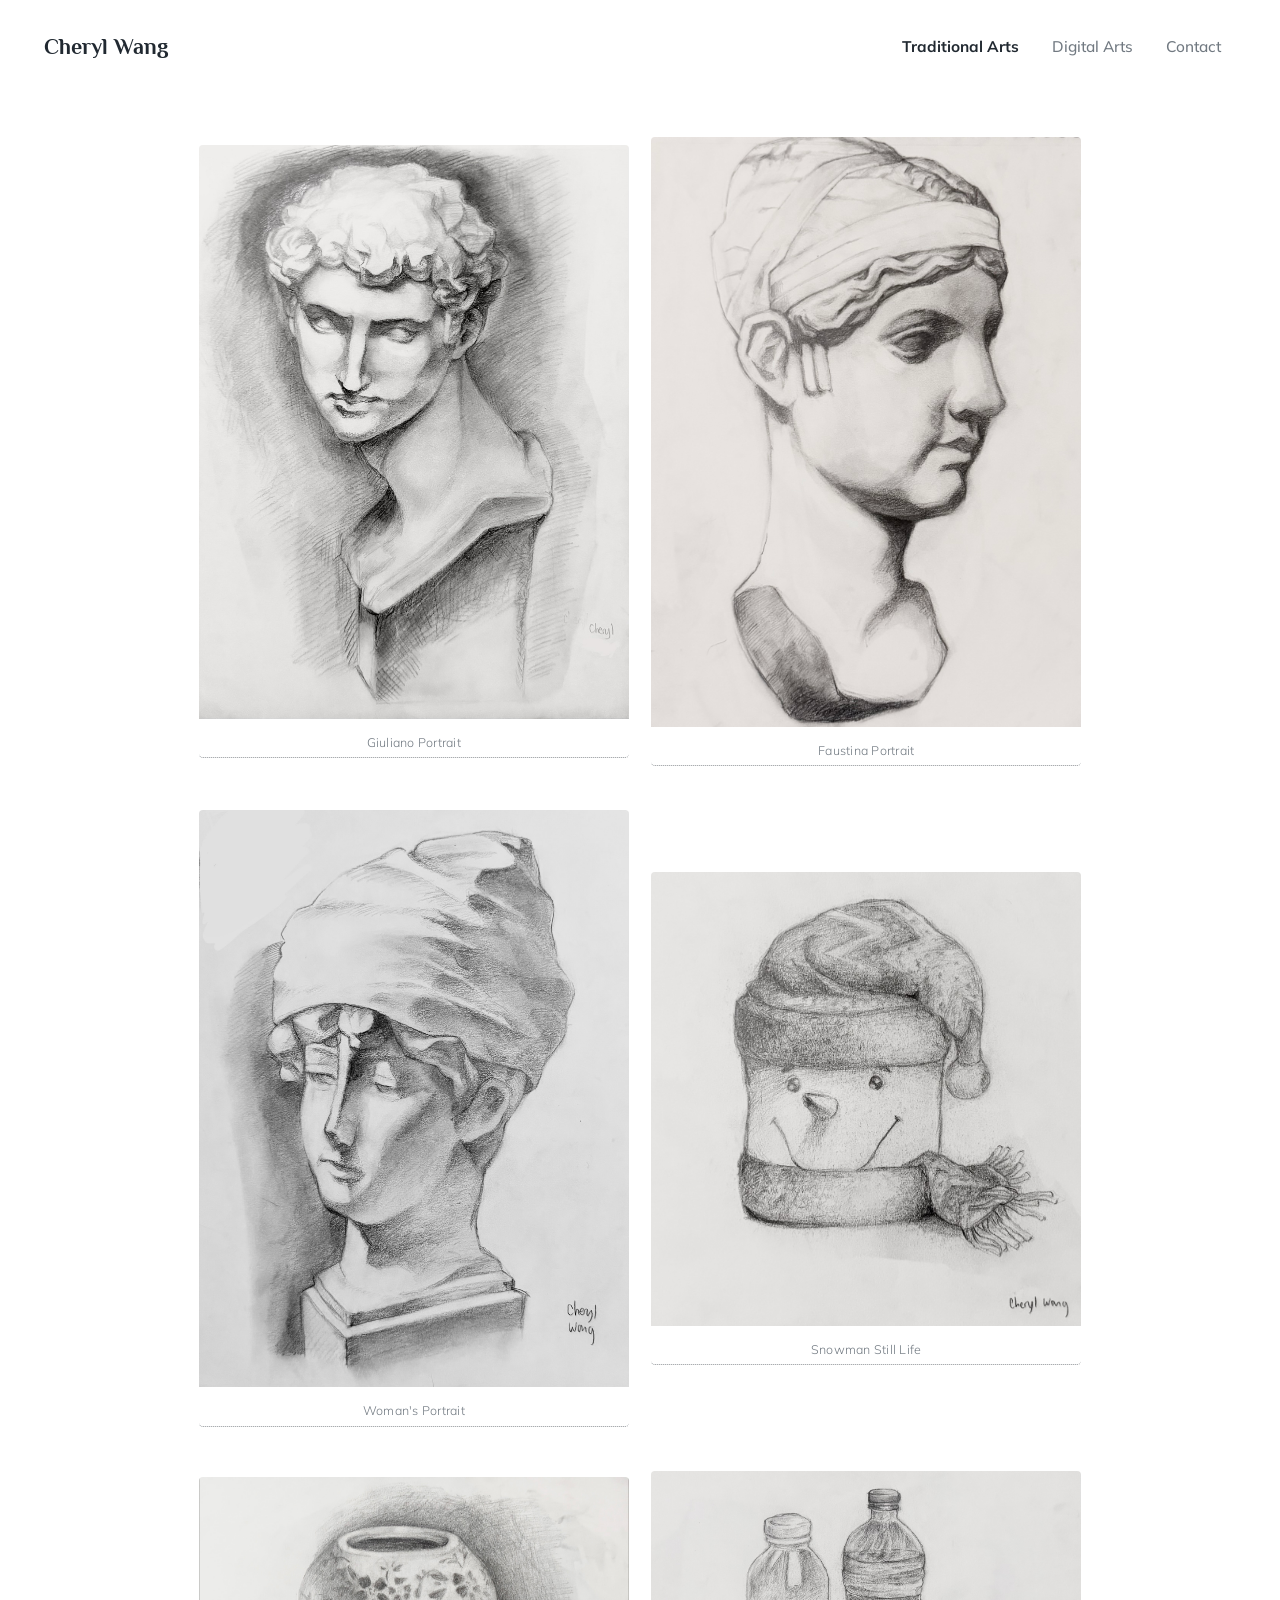
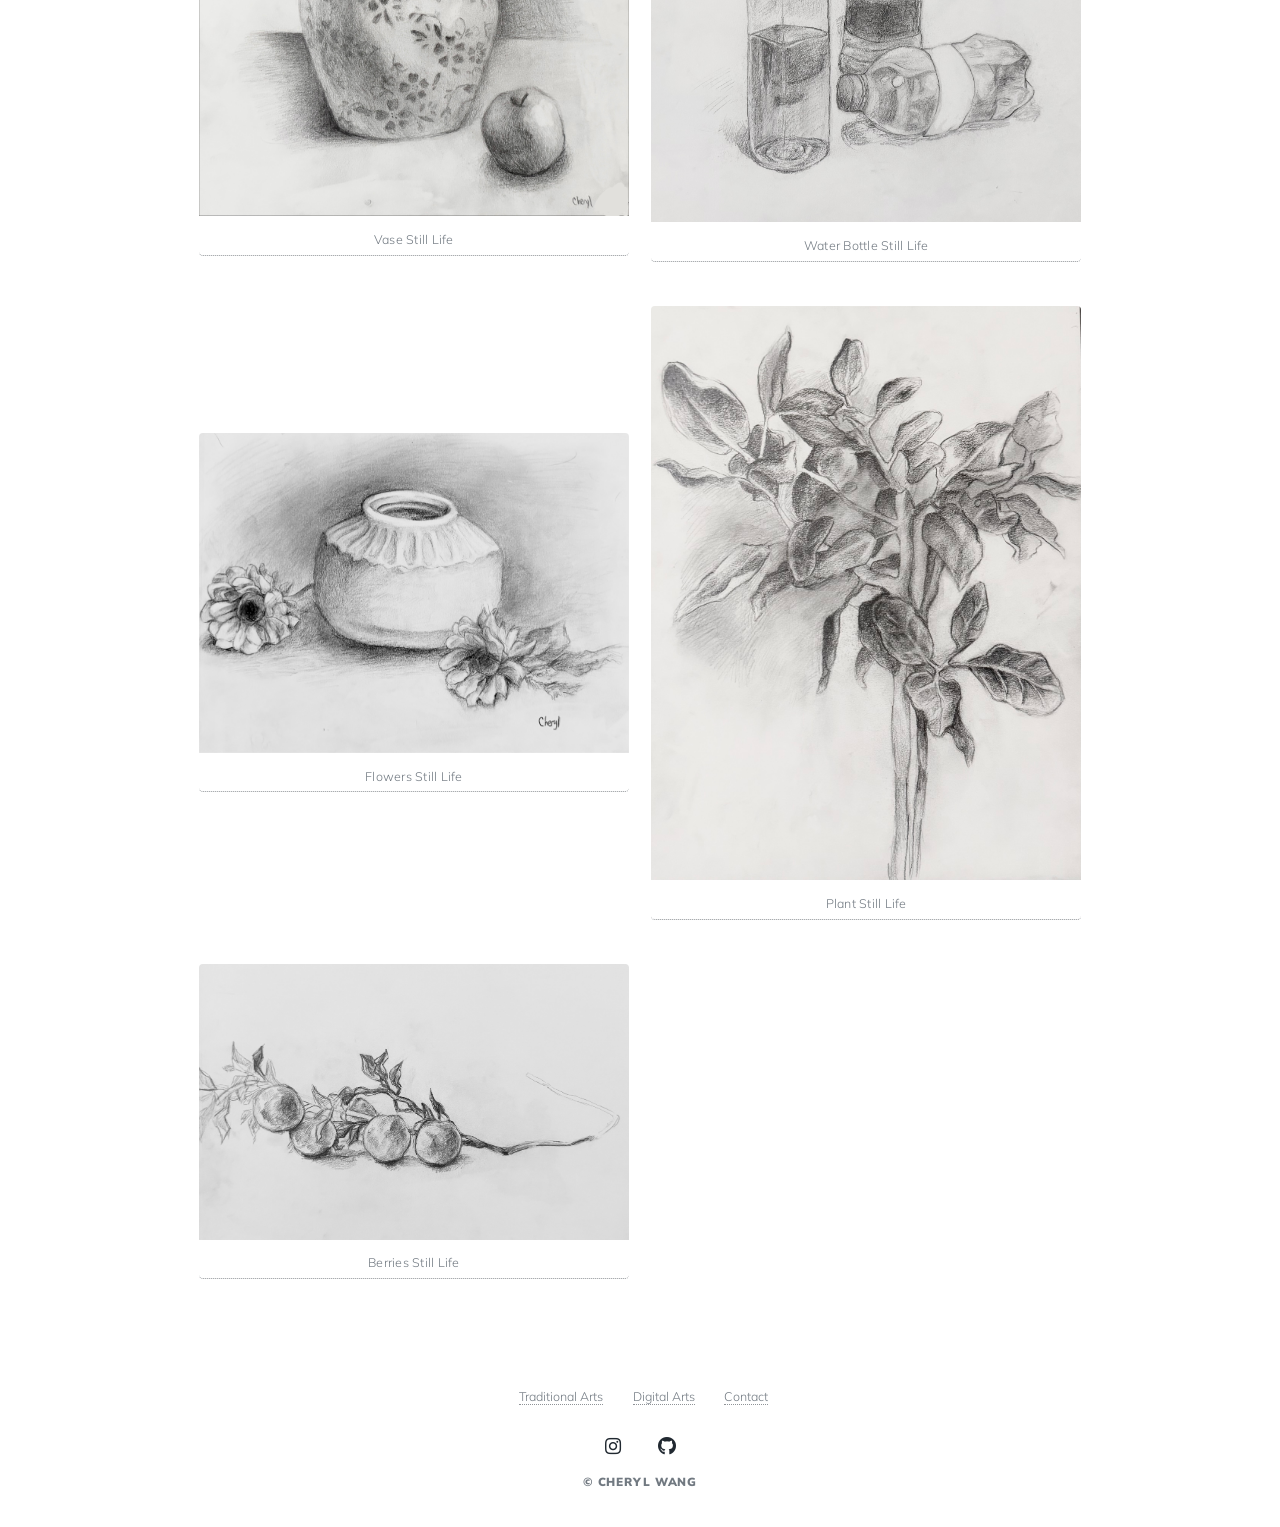
==== commit adc73f36: "Update site" ====
--- a/index.html
+++ b/index.html
@@ -6,9 +6,15 @@
 -->
 <html>
 	<head>
-		<title>Massively by HTML5 UP</title>
+		<title>Cheryl Wang | Art Portfolio</title>
 		<meta charset="utf-8" />
 		<meta name="viewport" content="width=device-width, initial-scale=1, user-scalable=no" />
+		<meta name="description" content="Explore Cheryl Wang's art portfolio, featuring traditional drawings, digital art, character design, and animation." />
+		<meta property="og:type" content="website" />
+		<meta property="og:title" content="Cheryl Wang | Art Portfolio" />
+		<meta property="og:description" content="Explore Cheryl Wang's art portfolio, featuring traditional drawings, digital art, character design, and animation." />
+		<meta property="og:url" content="https://cherylywang.github.io/" />
+		<meta property="og:site_name" content="Cheryl Wang" />
 		<link rel="icon" href="favicon-mulish.ico" sizes="any" />
 		<link rel="icon" type="image/png" href="favicon-mulish-32.png" sizes="32x32" />
 		<link rel="apple-touch-icon" href="apple-touch-icon-mulish.png" />
@@ -38,47 +44,47 @@
 
 						<!-- Gallery -->
 							<div class="gallery-grid gallery-grid-paired">
-								<a href="#" class="gallery-item" data-title="Giuliano Portrait" data-date="2026 | 11x14" data-desc="As one of my favorite portraits, this portrait taught me better shading and proportions techniques. I am especially proud of how the hair turned out.">
+								<a href="#" class="gallery-item" data-title="Giuliano Portrait" data-date="2026 | 11x14 | Graphite on paper" data-desc="This piece marks as a personal milestone in my technical growth, pushing my understanding of shading and facial proportions. Capturing the depth and texture of the hair remains one of my proudest moments as an artist.">
 									<img src="images/traditional-arts/giuliano-portrait.jpg" alt="Giuliano Portrait" />
 								
 					<span class="gallery-caption">Giuliano Portrait</span>
 				</a>
-								<a href="#" class="gallery-item" data-title="Faustina Portrait" data-date="2026 | 11x14" data-desc="I view this illustration as one of my best works because it encompasses all the aspects that I learned of blocking anatomy, shading details, and values.">
+								<a href="#" class="gallery-item" data-title="Faustina Portrait" data-date="2026 | 11x14 | Graphite on paper" data-desc="I view this illustration as one of my best works because it encompasses everything I have learned about drawing. Developing this piece allowed me to fully bring together my skills in blocking anatomy, detailing intricate shading, and balancing deep values.">
 									<img src="images/traditional-arts/faustina-portrait.jpg" alt="Faustina Portrait" />
 								
 					<span class="gallery-caption">Faustina Portrait</span>
 				</a>
-								<a href="#" class="gallery-item" data-title="Woman's Portrait" data-date="2026 | 11x14" data-desc="This specific portrait challenged me the most with the hat's folds. To make it look realistic, I learned to shade values that have enough contrast while not being too harsh compared to the focal point.">
+								<a href="#" class="gallery-item" data-title="Woman's Portrait" data-date="2026 | 11x14 | Graphite on paper" data-desc="This specific piece challenged me the most with the intricate folds of the subject's hat. Working through this problem taught me how to push my value contrast to build realism, while carefully keeping the shading soft enough so it never pulls attention away from the main focal point of the face.">
 									<img src="images/traditional-arts/woman-stilllife.jpg" alt="Woman's Portrait" />
 								
 					<span class="gallery-caption">Woman's Portrait</span>
 				</a>
-								<a href="#" class="gallery-item" data-title="Snowman Still Life" data-date="2024 | 11x14" data-desc="This illustration is one of my favorites as it taught me how to make objects look more realistic by texturing.">
+								<a href="#" class="gallery-item" data-title="Snowman Still Life" data-date="2024 | 11x14 | Graphite on paper" data-desc="This illustration remains one of my absolute favorites. Working on this piece taught me how to bring objects to life and achieve a realistic feel through the careful application of texture.">
 									<img src="images/traditional-arts/snowman-stilllife.jpg" alt="Snowman Still Life" />
 								
 					<span class="gallery-caption">Snowman Still Life</span>
 				</a>
-								<a href="#" class="gallery-item" data-title="Vase Still Life" data-date="2025 | 11x14" data-desc="I am proud of this still life as it was one of the first studies where i started seeing major improvement. This study allowed me to understand how to make objects look 3D, and the vase compared to the apple really shows the core shading techniques used for round objects.">
+								<a href="#" class="gallery-item" data-title="Vase Still Life" data-date="2025 | 11x14 | Graphite on paper" data-desc="This drawing is a proud milestone for me as it marks the exact study where I noticed a major breakthrough in my technical growth. Delving into this composition allowed me to truly grasp how to translate 3D volume onto a flat page, using the physical relationship between the vase and the apple to master the core shading techniques required for rounded objects.">
 									<img src="images/traditional-arts/vase-stilllife.jpg" alt="Vase Still Life" />
 								
 					<span class="gallery-caption">Vase Still Life</span>
 				</a>
-								<a href="#" class="gallery-item" data-title="Waterbottle Still Life" data-date="2024 | 11x14" data-desc="What I like about this illustration is that it challenged me in drawing a transparent 3D object. Even as a early illustration, it really allowed me to understand better shading and proportions.">
-									<img src="images/traditional-arts/waterbottle-stilllife.jpg" alt="Waterbottle Still Life" />
+								<a href="#" class="gallery-item" data-title="Water Bottle Still Life" data-date="2024 | 11x14 | Graphite on paper" data-desc="This illustration stands out because it challenged me to tackle the complex properties of a transparent 3D object. Even as an early piece in my artistic journey, working through this drawing completely transformed my understanding of light transmission, proportions, and delicate shading.">
+									<img src="images/traditional-arts/waterbottle-stilllife.jpg" alt="Water Bottle Still Life" />
 								
-					<span class="gallery-caption">Waterbottle Still Life</span>
+					<span class="gallery-caption">Water Bottle Still Life</span>
 				</a>
-								<a href="#" class="gallery-item" data-title="Flowers Still Life" data-date="2025 | 11x14" data-desc="This still life taught me the combined skills of shading organic plants and a textured object.">
+								<a href="#" class="gallery-item" data-title="Flowers Still Life" data-date="2025 | 11x14" data-desc="This still life is a important of mine because it taught me how to combine two essential skills. Working on it allowed me to practice shading organic plants alongside a textured object in a single drawing.">
 									<img src="images/traditional-arts/flowers-stilllife.jpg" alt="Flowers Still Life" />
 								
 					<span class="gallery-caption">Flowers Still Life</span>
 				</a>
-								<a href="#" class="gallery-item" data-title="Plant Still Life" data-date="2025 | 11x14" data-desc="Studying shading of a plant proved more difficult than I thought. This still life taught me more about plant detailing and shading which was something I wanted to improve on.">
+								<a href="#" class="gallery-item" data-title="Plant Still Life" data-date="2025 | 11x14 | Graphite on paper" data-desc="Studying this organic form in art class proved far more challenging than I anticipated. This still life study became a crucial exercise in patience and precision, forcing me to deepen my understanding of natural detailing and complex shading to capture the true depth of the plant.">
 									<img src="images/traditional-arts/plant-stilllife.jpg" alt="Plant Still Life" />
 								
 					<span class="gallery-caption">Plant Still Life</span>
 				</a>
-								<a href="#" class="gallery-item" data-title="Berries Still Life" data-date="2025 | 11x14" data-desc="One of my favorite studies based on a branch of fruit berries. I used a bit of stylization while focusing on details.">
+								<a href="#" class="gallery-item" data-title="Berries Still Life" data-date="2025 | 11x14 | Graphite on paper" data-desc="This piece stands out as one of my favorite personal studies. Working on this branch of fruits allowed me to explore my artistic style with a heavy focus on organic details.">
 									<img src="images/traditional-arts/berries-stilllife.jpg" alt="Berries Still Life" />
 								
 					<span class="gallery-caption">Berries Still Life</span>
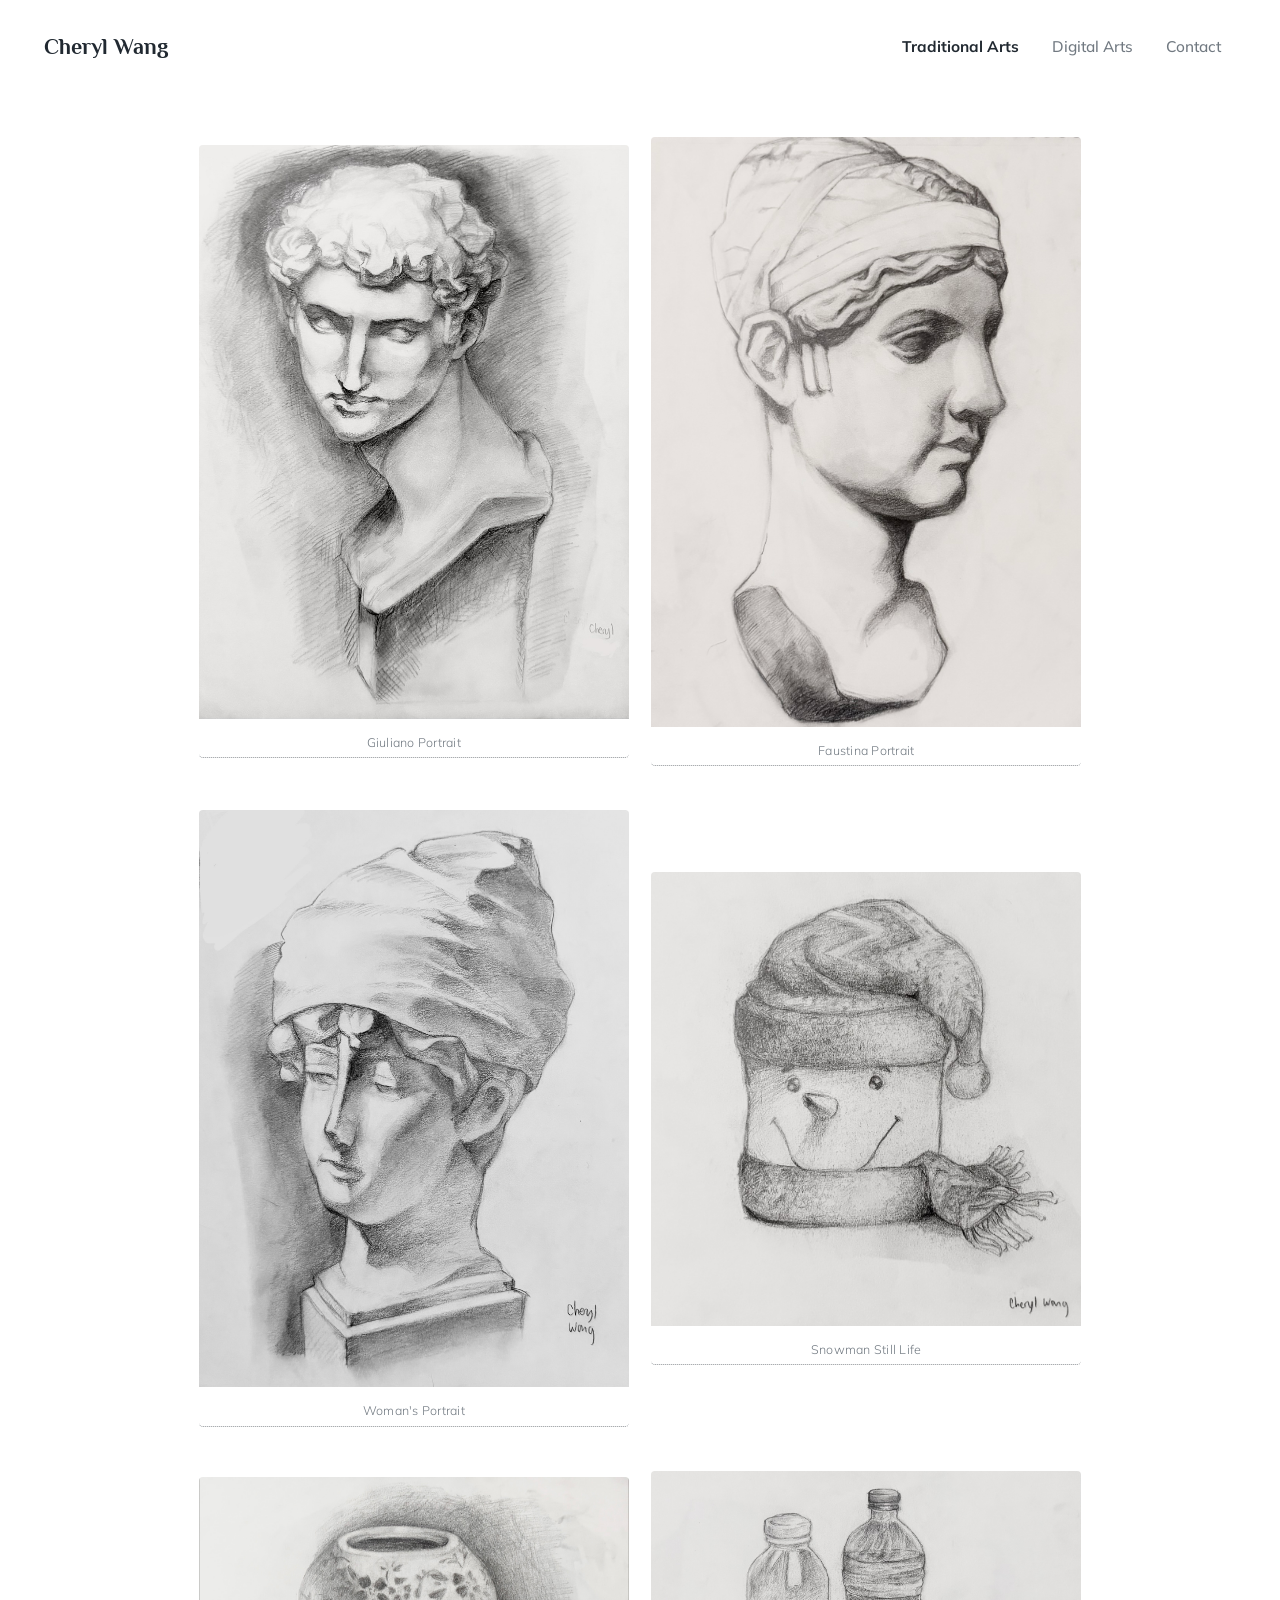
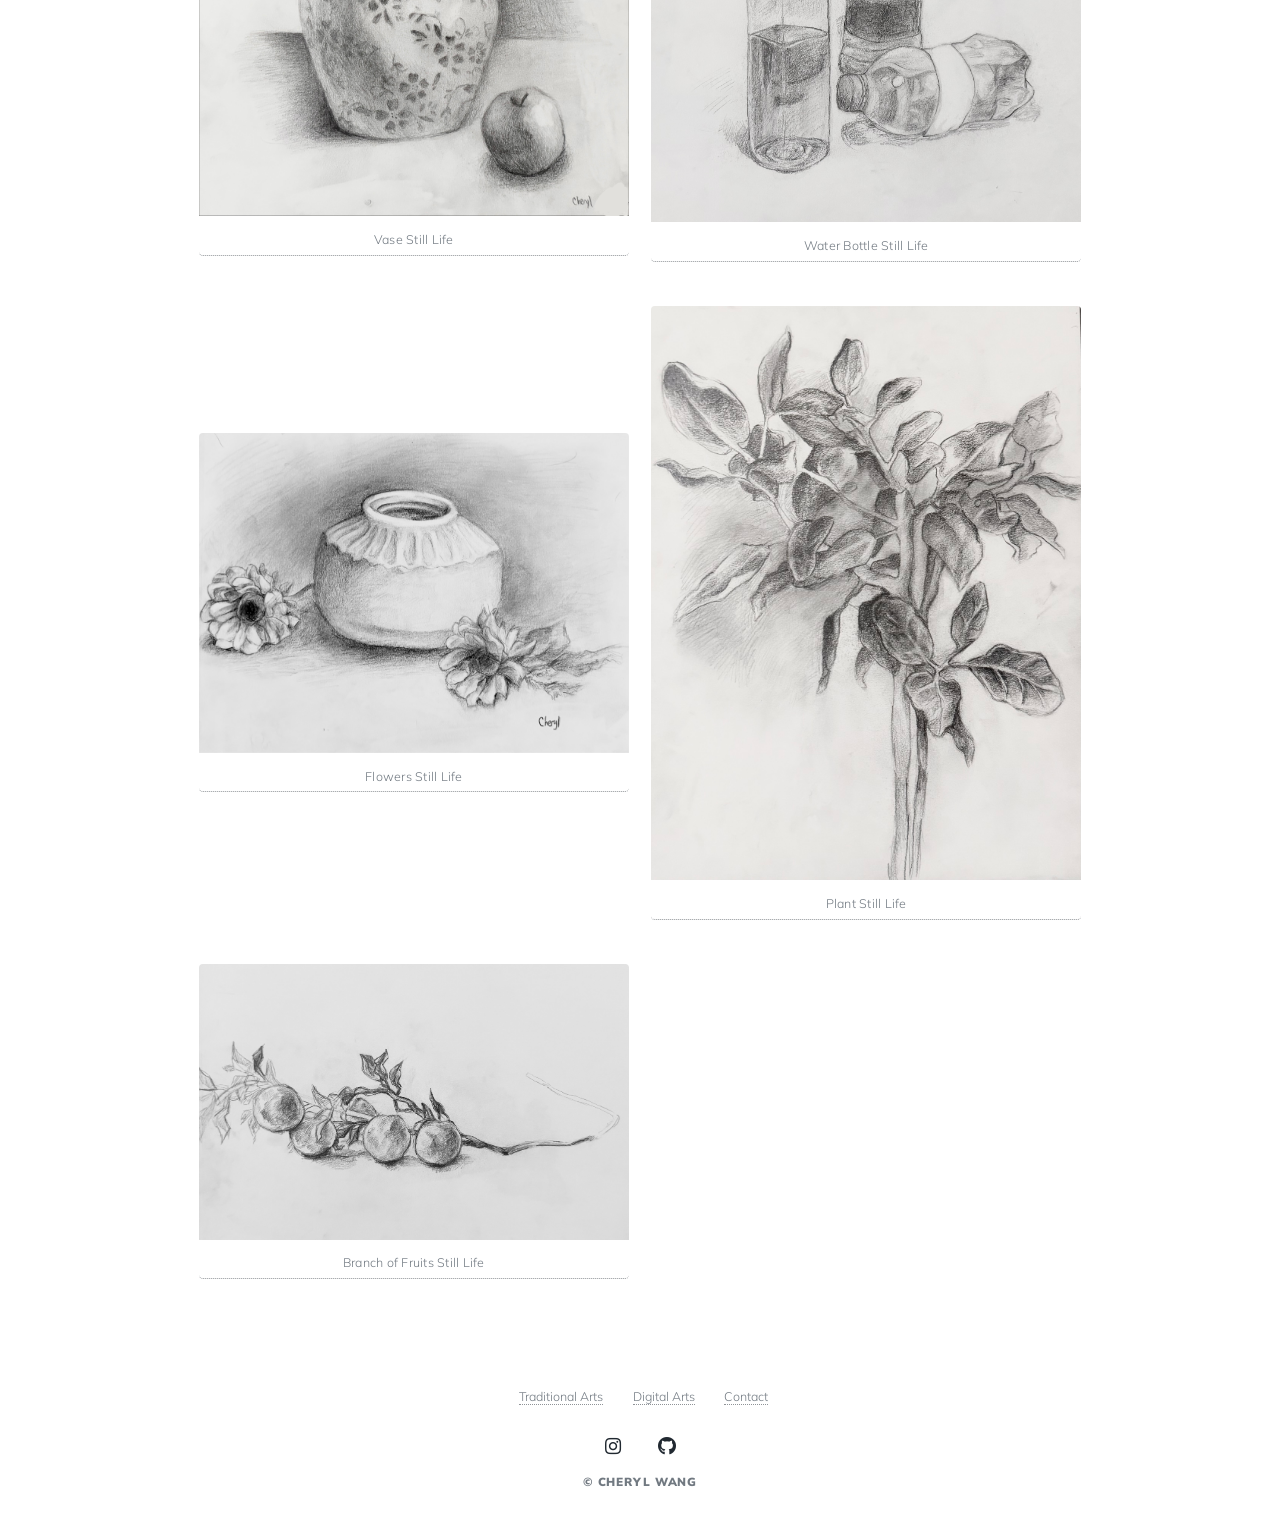
==== commit 479fdca5: "Update site" ====
--- a/index.html
+++ b/index.html
@@ -6,19 +6,19 @@
 -->
 <html>
 	<head>
-		<title>Cheryl Wang | Art Portfolio</title>
+		<title>Cheryl Wang's Art Portfolio</title>
 		<meta charset="utf-8" />
 		<meta name="viewport" content="width=device-width, initial-scale=1, user-scalable=no" />
 		<meta name="description" content="Explore Cheryl Wang's art portfolio, featuring traditional drawings, digital art, character design, and animation." />
 		<meta property="og:type" content="website" />
-		<meta property="og:title" content="Cheryl Wang | Art Portfolio" />
+		<meta property="og:title" content="Cheryl Wang's Art Portfolio" />
 		<meta property="og:description" content="Explore Cheryl Wang's art portfolio, featuring traditional drawings, digital art, character design, and animation." />
 		<meta property="og:url" content="https://cherylywang.github.io/" />
 		<meta property="og:site_name" content="Cheryl Wang" />
 		<link rel="icon" href="favicon-mulish.ico" sizes="any" />
 		<link rel="icon" type="image/png" href="favicon-mulish-32.png" sizes="32x32" />
 		<link rel="apple-touch-icon" href="apple-touch-icon-mulish.png" />
-		<link rel="stylesheet" href="assets/css/main.css?v=7" />
+		<link rel="stylesheet" href="assets/css/main.css?v=8" />
 		<noscript><link rel="stylesheet" href="assets/css/noscript.css" /></noscript>
 	</head>
 	<body class="is-preload">
@@ -44,50 +44,50 @@
 
 						<!-- Gallery -->
 							<div class="gallery-grid gallery-grid-paired">
-								<a href="#" class="gallery-item" data-title="Giuliano Portrait" data-date="2026 | 11x14 | Graphite on paper" data-desc="This piece marks as a personal milestone in my technical growth, pushing my understanding of shading and facial proportions. Capturing the depth and texture of the hair remains one of my proudest moments as an artist.">
+								<a href="#" class="gallery-item" data-title="Giuliano Portrait" data-date="2026 | 11x14 | Graphite on paper" data-desc="I drew this portrait outside of class assignments.This piece marks as a personal milestone in my technical growth, upgrading my understanding of shading and facial proportions. Capturing the depth and texture of the hair remains one of my proudest moments as an artist.">
 									<img src="images/traditional-arts/giuliano-portrait.jpg" alt="Giuliano Portrait" />
 								
 					<span class="gallery-caption">Giuliano Portrait</span>
 				</a>
-								<a href="#" class="gallery-item" data-title="Faustina Portrait" data-date="2026 | 11x14 | Graphite on paper" data-desc="I view this illustration as one of my best works because it encompasses everything I have learned about drawing. Developing this piece allowed me to fully bring together my skills in blocking anatomy, detailing intricate shading, and balancing deep values.">
+								<a href="#" class="gallery-item" data-title="Faustina Portrait" data-date="2026 | 11x14 | Graphite on paper" data-desc="I drew this portrait outside of class assignments. I view this illustration as one of my best works because it encompasses everything I have learned about drawing.  This piece allowed me to bring together my skills in blocking anatomy, detailing intricate shading, and balancing deep values.">
 									<img src="images/traditional-arts/faustina-portrait.jpg" alt="Faustina Portrait" />
 								
 					<span class="gallery-caption">Faustina Portrait</span>
 				</a>
-								<a href="#" class="gallery-item" data-title="Woman's Portrait" data-date="2026 | 11x14 | Graphite on paper" data-desc="This specific piece challenged me the most with the intricate folds of the subject's hat. Working through this problem taught me how to push my value contrast to build realism, while carefully keeping the shading soft enough so it never pulls attention away from the main focal point of the face.">
+								<a href="#" class="gallery-item" data-title="Woman's Portrait" data-date="2026 | 11x14 | Graphite on paper" data-desc="I drew this potrait outside of class assignments.This specific piece challenged me the most with the detailed folds of the subject's hat. Working on it taught me where to push my contrast to build realism while keeping the shading soft enough so it doesn't pull attention away from the main focal point of the face.">
 									<img src="images/traditional-arts/woman-stilllife.jpg" alt="Woman's Portrait" />
 								
 					<span class="gallery-caption">Woman's Portrait</span>
 				</a>
-								<a href="#" class="gallery-item" data-title="Snowman Still Life" data-date="2024 | 11x14 | Graphite on paper" data-desc="This illustration remains one of my absolute favorites. Working on this piece taught me how to bring objects to life and achieve a realistic feel through the careful application of texture.">
+								<a href="#" class="gallery-item" data-title="Snowman Still Life" data-date="2024 | 11x14 | Graphite on paper" data-desc="I drew this still life outside of class assignments.This illustration is one of my favorites. I valued texturing the most in this piece, and it served as a good basis of how I textured in future sessions.">
 									<img src="images/traditional-arts/snowman-stilllife.jpg" alt="Snowman Still Life" />
 								
 					<span class="gallery-caption">Snowman Still Life</span>
 				</a>
-								<a href="#" class="gallery-item" data-title="Vase Still Life" data-date="2025 | 11x14 | Graphite on paper" data-desc="This drawing is a proud milestone for me as it marks the exact study where I noticed a major breakthrough in my technical growth. Delving into this composition allowed me to truly grasp how to translate 3D volume onto a flat page, using the physical relationship between the vase and the apple to master the core shading techniques required for rounded objects.">
+								<a href="#" class="gallery-item" data-title="Vase Still Life" data-date="2025 | 11x14 | Graphite on paper" data-desc="I drew this still life outside of class assignments.This drawing is a earlier milestone for me as my art started to look more realistic. Delving into this composition allowed me to grasp how 3D volume translates for smooth round objects: from the traditional apple example to a more complicated vase shape.">
 									<img src="images/traditional-arts/vase-stilllife.jpg" alt="Vase Still Life" />
 								
 					<span class="gallery-caption">Vase Still Life</span>
 				</a>
-								<a href="#" class="gallery-item" data-title="Water Bottle Still Life" data-date="2024 | 11x14 | Graphite on paper" data-desc="This illustration stands out because it challenged me to tackle the complex properties of a transparent 3D object. Even as an early piece in my artistic journey, working through this drawing completely transformed my understanding of light transmission, proportions, and delicate shading.">
+								<a href="#" class="gallery-item" data-title="Water Bottle Still Life" data-date="2024 | 11x14 | Graphite on paper" data-desc="I drew this outside of class assignments. This illustration stands out I was able to experiment with illustrating transparent objects. Even as an early piece in my art journey, this drawing changed my understanding of light and proportions.">
 									<img src="images/traditional-arts/waterbottle-stilllife.jpg" alt="Water Bottle Still Life" />
 								
 					<span class="gallery-caption">Water Bottle Still Life</span>
 				</a>
-								<a href="#" class="gallery-item" data-title="Flowers Still Life" data-date="2025 | 11x14" data-desc="This still life is a important of mine because it taught me how to combine two essential skills. Working on it allowed me to practice shading organic plants alongside a textured object in a single drawing.">
+								<a href="#" class="gallery-item" data-title="Flowers Still Life" data-date="2025 | 11x14 | Graphite on paper" data-desc="I drew this still life outside of class assignments.This still life employed two essential skills. Working on it allowed me to practice shading organic plants alongside a textured object in a single drawing.">
 									<img src="images/traditional-arts/flowers-stilllife.jpg" alt="Flowers Still Life" />
 								
 					<span class="gallery-caption">Flowers Still Life</span>
 				</a>
-								<a href="#" class="gallery-item" data-title="Plant Still Life" data-date="2025 | 11x14 | Graphite on paper" data-desc="Studying this organic form in art class proved far more challenging than I anticipated. This still life study became a crucial exercise in patience and precision, forcing me to deepen my understanding of natural detailing and complex shading to capture the true depth of the plant.">
+								<a href="#" class="gallery-item" data-title="Plant Still Life" data-date="2025 | 11x14 | Graphite on paper" data-desc="I drew this still life outside of class assignments. Studying a plant proved more challenging than I expected. This study became a great exercise in capturing the shapes and shading of a detailed organic plants.">
 									<img src="images/traditional-arts/plant-stilllife.jpg" alt="Plant Still Life" />
 								
 					<span class="gallery-caption">Plant Still Life</span>
 				</a>
-								<a href="#" class="gallery-item" data-title="Berries Still Life" data-date="2025 | 11x14 | Graphite on paper" data-desc="This piece stands out as one of my favorite personal studies. Working on this branch of fruits allowed me to explore my artistic style with a heavy focus on organic details.">
-									<img src="images/traditional-arts/berries-stilllife.jpg" alt="Berries Still Life" />
+								<a href="#" class="gallery-item" data-title="Branch of Fruits Still Life" data-date="2025 | 11x14 | Graphite on paper" data-desc="I drew this still life outside of class assignments. This is one of my favorite personal studies. For this study, I purposely integrated my personal art style to draw this branch of fruits.">
+									<img src="images/traditional-arts/berries-stilllife.jpg" alt="Branch of Fruits Still Life" />
 								
-					<span class="gallery-caption">Berries Still Life</span>
+					<span class="gallery-caption">Branch of Fruits Still Life</span>
 				</a>
 							</div>
 
--- a/assets/css/main.css
+++ b/assets/css/main.css
@@ -5456,11 +5456,70 @@
 			right: 0.5rem;
 		}
 
-		@media screen and (max-width: 736px) {
+		@media screen and (max-width: 980px) {
+
+			.gallery-lightbox {
+				height: 100dvh;
+				padding: 5rem 1rem 1rem;
+				grid-template-columns: minmax(0, 1fr);
+				grid-template-rows: minmax(0, 1fr) auto auto;
+				gap: 0.75rem;
+			}
+
+				.gallery-lightbox.active {
+					display: grid;
+				}
+
+				.gallery-lightbox-inner {
+					grid-area: 1 / 1;
+					height: 100%;
+					min-height: 0;
+					max-height: none;
+				}
+
+				.gallery-lightbox-image,
+				.gallery-lightbox-video {
+					width: 100%;
+					height: 100%;
+					max-height: 100%;
+					object-fit: contain;
+				}
+
+				.gallery-lightbox-info {
+					grid-area: 2 / 1;
+					position: static;
+					width: 100%;
+					max-width: none;
+					max-height: 35vh;
+					max-height: 35dvh;
+					overflow-y: auto;
+					text-align: left;
+				}
+
+				.gallery-lightbox-close {
+					grid-area: 3 / 1;
+					position: static;
+					justify-self: start;
+				}
 
 			.gallery-lightbox-arrow {
+				grid-area: 1 / 1;
+				position: relative;
+				top: auto;
+				left: auto;
+				right: auto;
+				transform: none;
+				align-self: center;
 				font-size: 2rem;
 				padding: 0.25rem 0.5rem;
 			}
 
-		}
+				.gallery-lightbox-prev {
+					justify-self: start;
+				}
+
+				.gallery-lightbox-next {
+					justify-self: end;
+				}
+
+		}
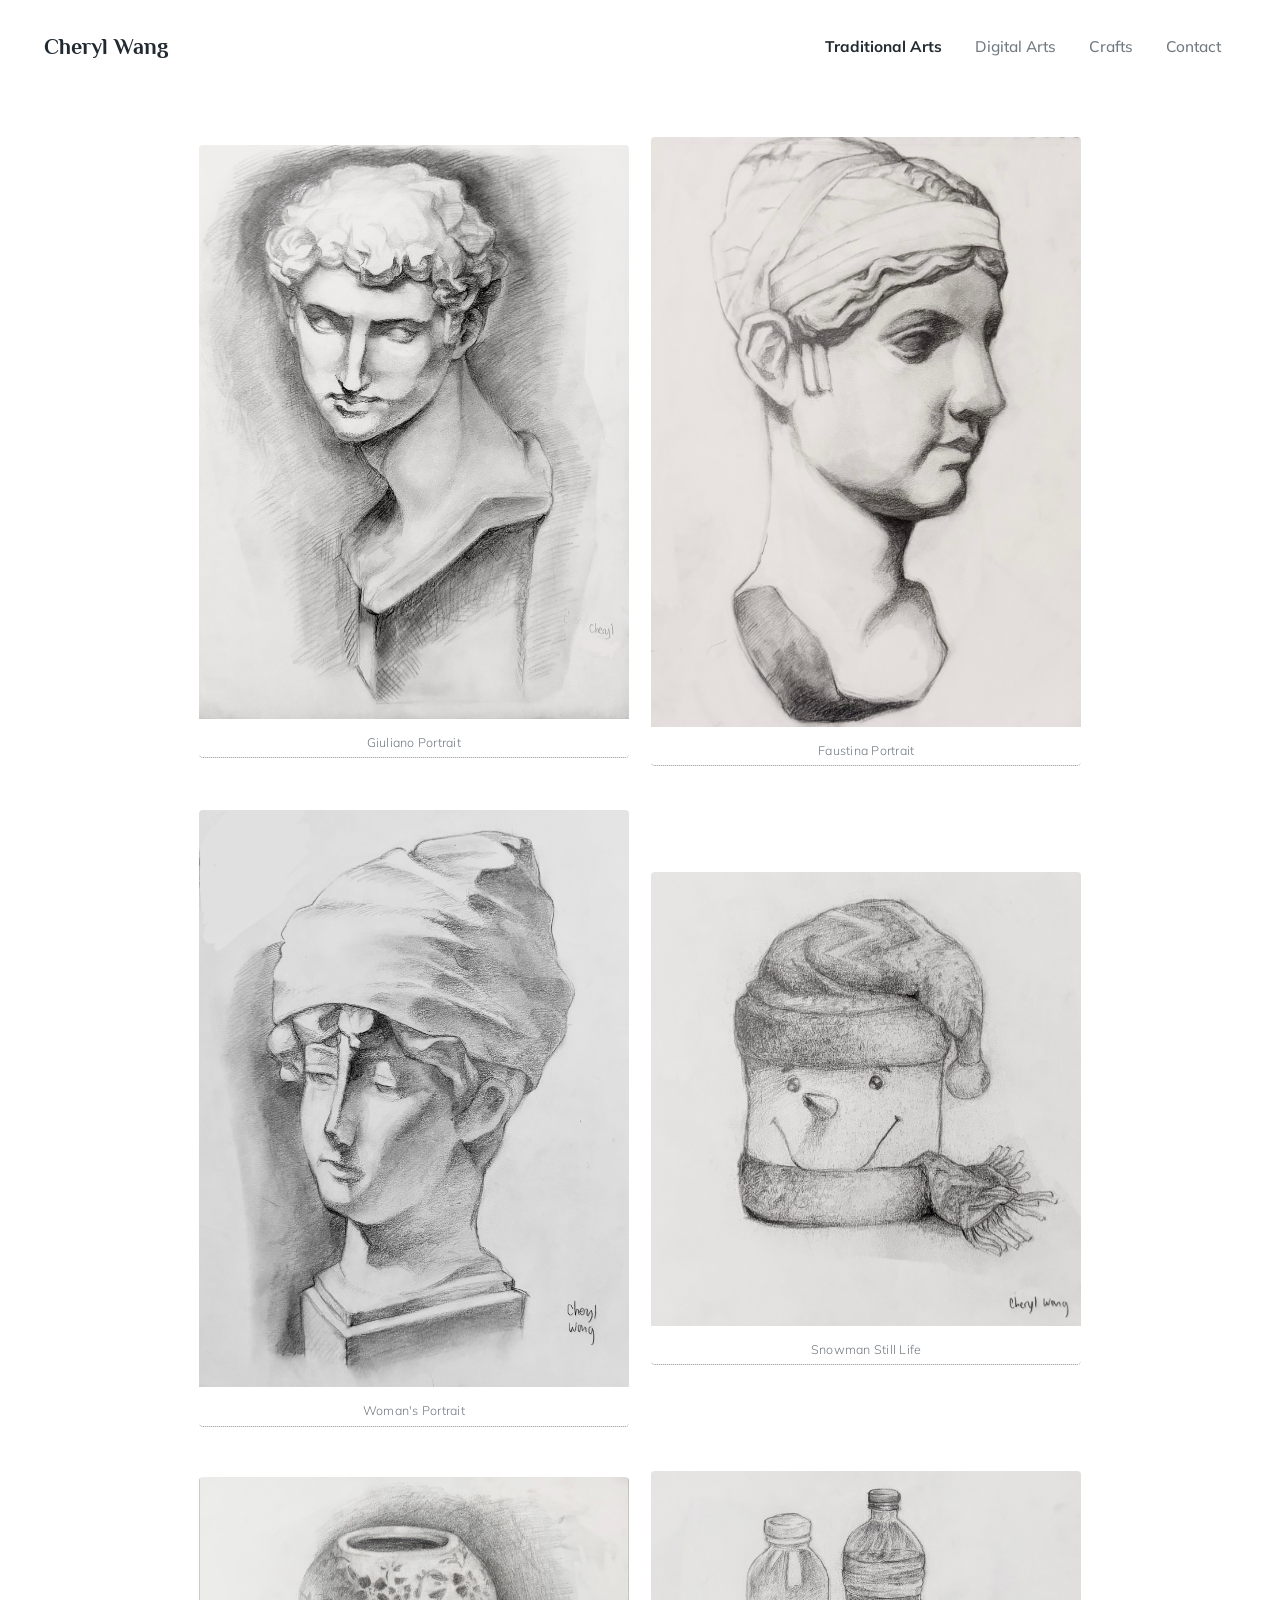
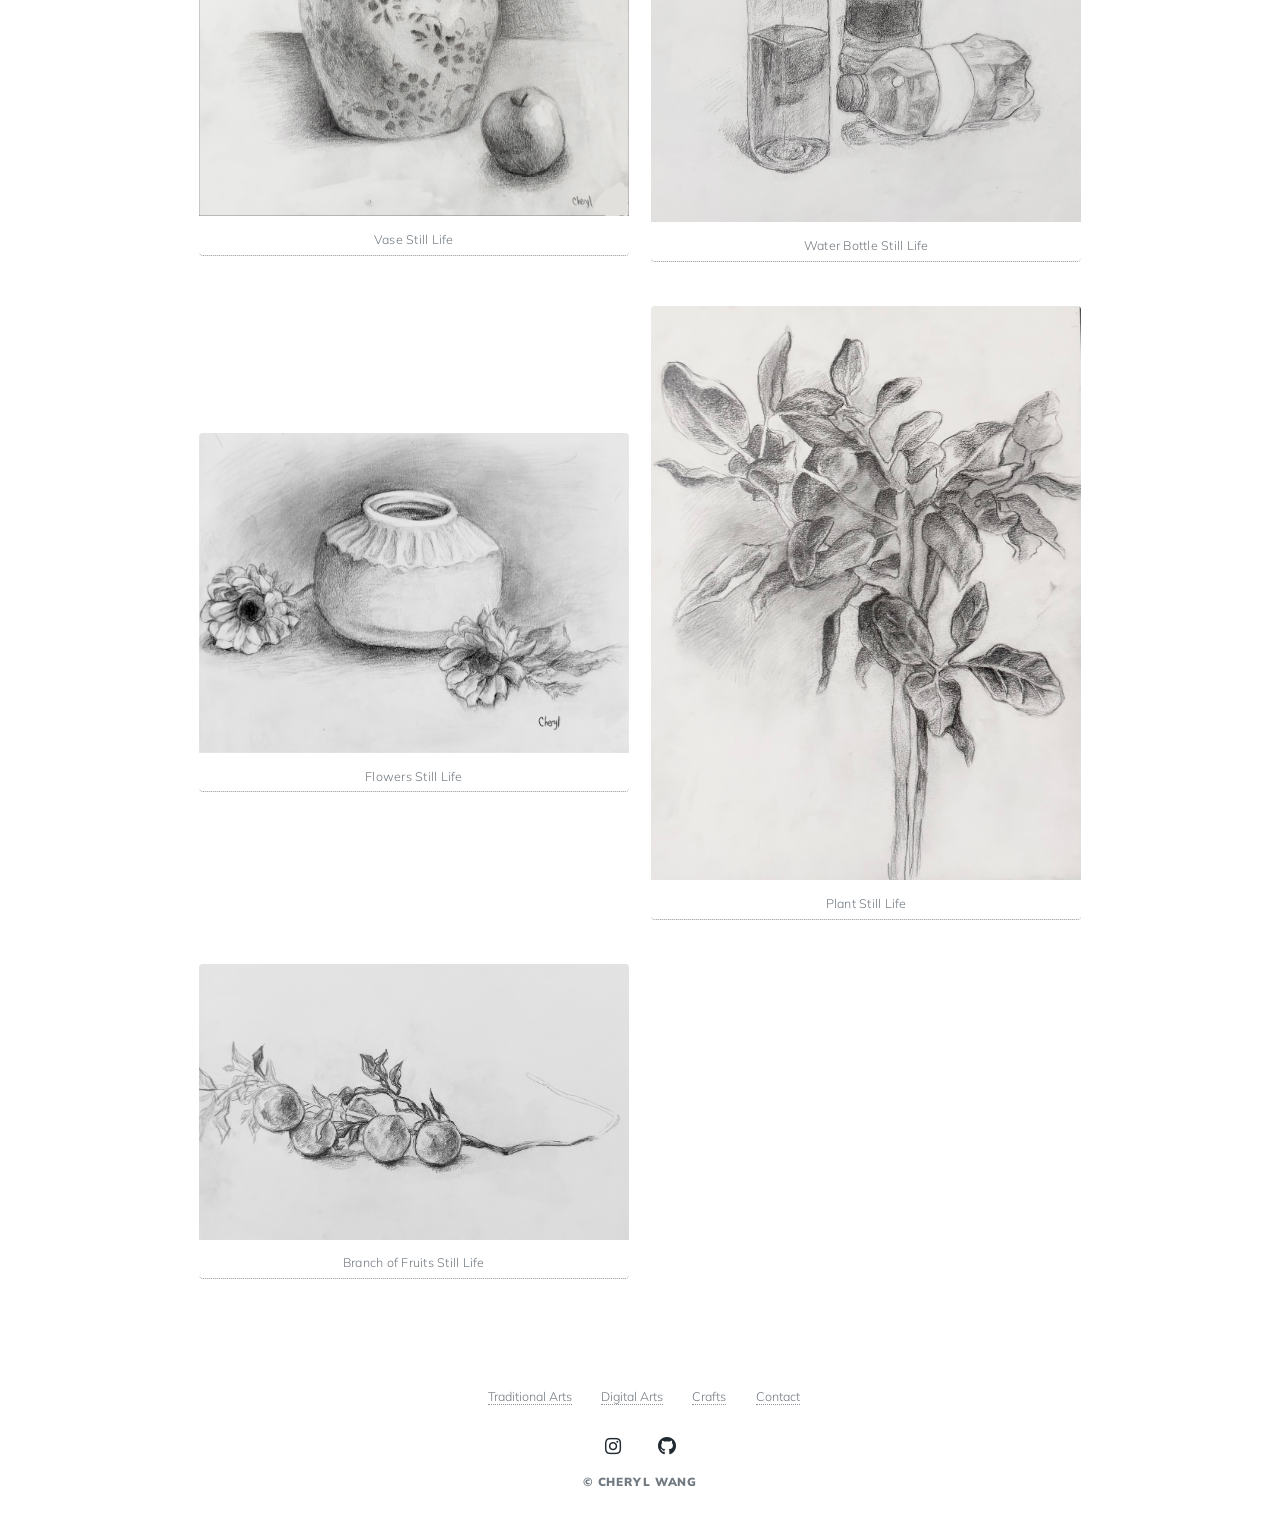
==== commit c956f529: "Update site" ====
--- a/index.html
+++ b/index.html
@@ -18,7 +18,7 @@
 		<link rel="icon" href="favicon-mulish.ico" sizes="any" />
 		<link rel="icon" type="image/png" href="favicon-mulish-32.png" sizes="32x32" />
 		<link rel="apple-touch-icon" href="apple-touch-icon-mulish.png" />
-		<link rel="stylesheet" href="assets/css/main.css?v=8" />
+		<link rel="stylesheet" href="assets/css/main.css?v=11" />
 		<noscript><link rel="stylesheet" href="assets/css/noscript.css" /></noscript>
 	</head>
 	<body class="is-preload">
@@ -34,6 +34,7 @@
 							<ul class="links">
 								<li class="active"><a href="index.html">Traditional Arts</a></li>
 								<li><a href="digital-arts.html">Digital Arts</a></li>
+								<li><a href="crafts.html">Crafts</a></li>
 								<li><a href="contact.html">Contact</a></li>
 							</ul>
 						</nav>
@@ -115,6 +116,7 @@
 							<ul class="links">
 								<li><a href="index.html">Traditional Arts</a></li>
 								<li><a href="digital-arts.html">Digital Arts</a></li>
+								<li><a href="crafts.html">Crafts</a></li>
 								<li><a href="contact.html">Contact</a></li>
 							</ul>
 						</nav>
--- a/assets/css/main.css
+++ b/assets/css/main.css
@@ -5196,6 +5196,35 @@
 	}
 
 /* ------------------------------------------------------------------ */
+/* Crafts piece                                                       */
+/* ------------------------------------------------------------------ */
+
+	#main > .crafts-piece {
+		display: grid;
+		grid-template-columns: minmax(0, 1.2fr) minmax(0, 1fr);
+		align-items: center;
+		gap: 3rem;
+		max-width: 1000px;
+		margin: 0 auto;
+		padding: 2rem 3rem 3rem;
+	}
+
+		.crafts-piece .gallery-item,
+		.crafts-piece-info p {
+			margin-bottom: 0;
+		}
+
+		@media screen and (max-width: 736px) {
+
+			#main > .crafts-piece {
+				grid-template-columns: 1fr;
+				gap: 1.5rem;
+				padding: 1.5rem;
+			}
+
+		}
+
+/* ------------------------------------------------------------------ */
 /* Contact page: card with image + form (Jack Chin reference style)    */
 /* ------------------------------------------------------------------ */
 
@@ -5372,6 +5401,7 @@
 			display: -webkit-flex;
 			display: -ms-flex;
 			display: flex;
+			flex-wrap: wrap;
 			-moz-justify-content: center;
 			-webkit-justify-content: center;
 			-ms-justify-content: center;
